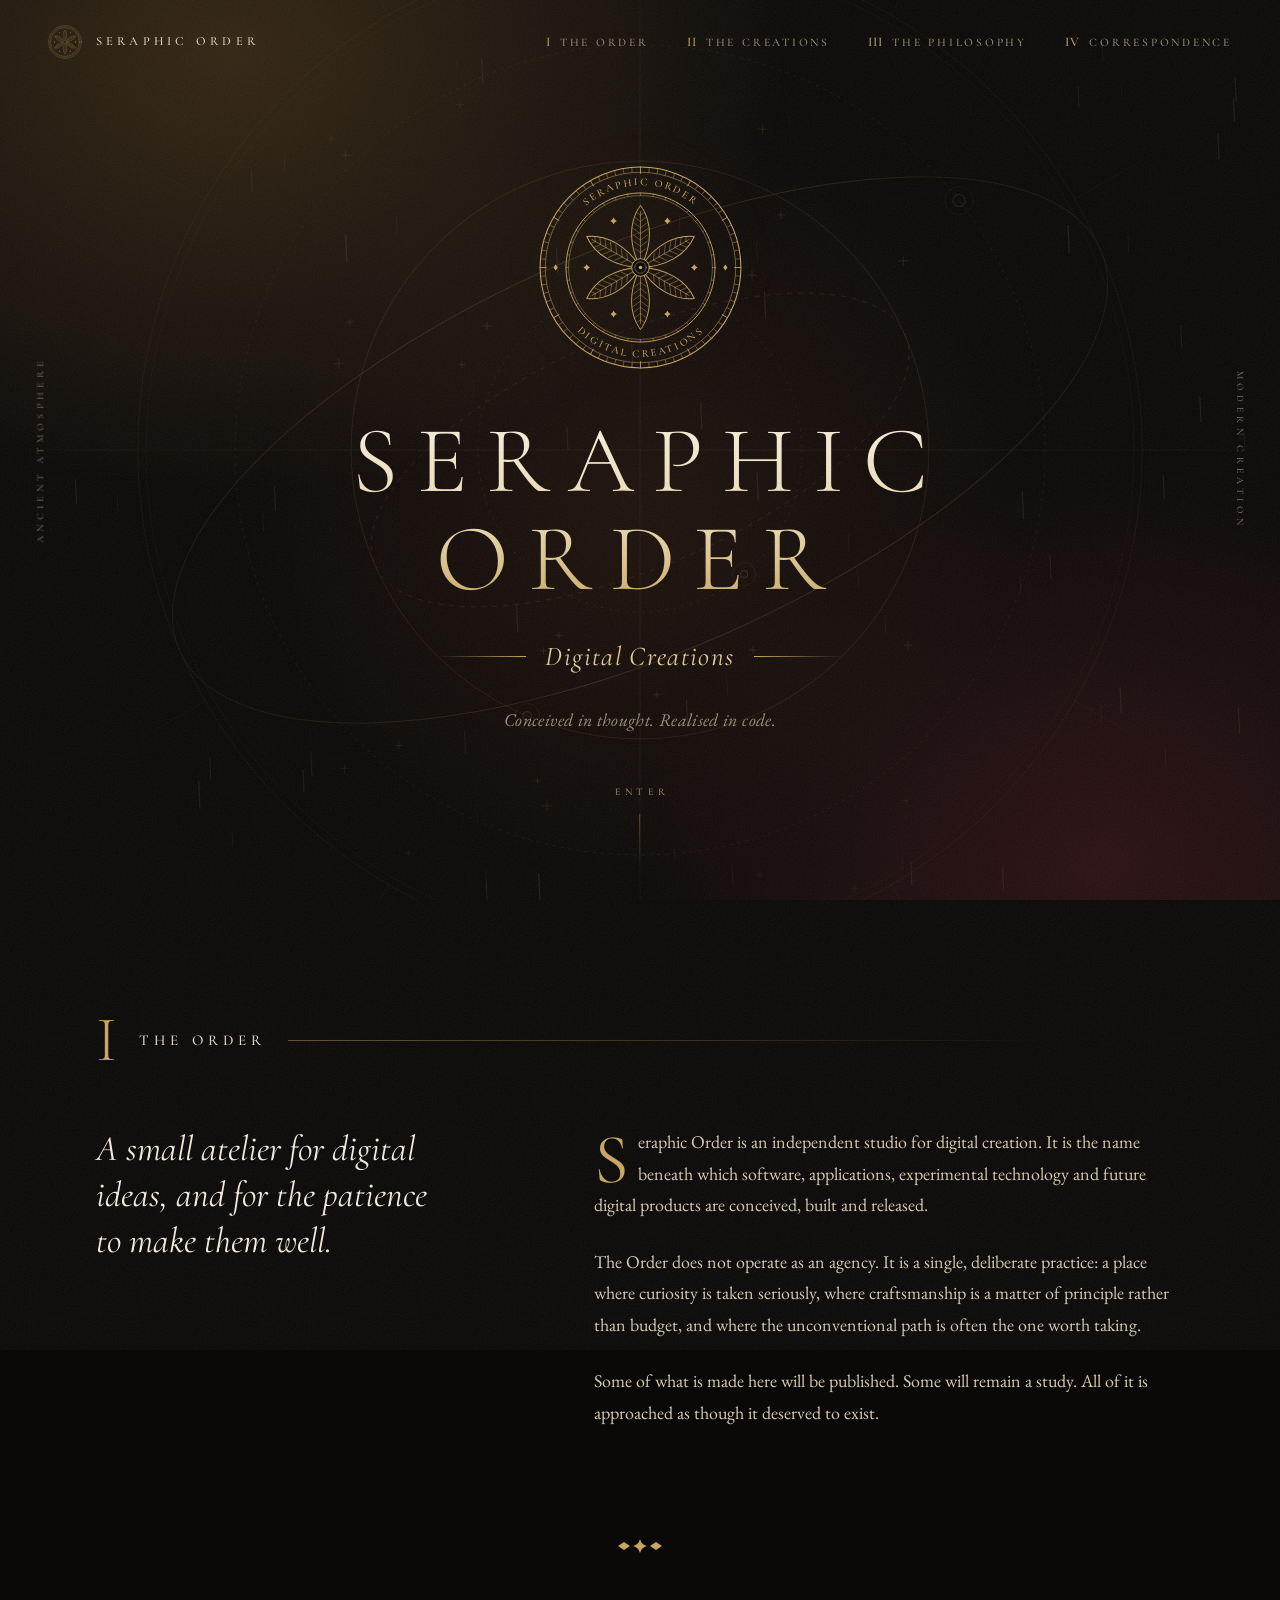
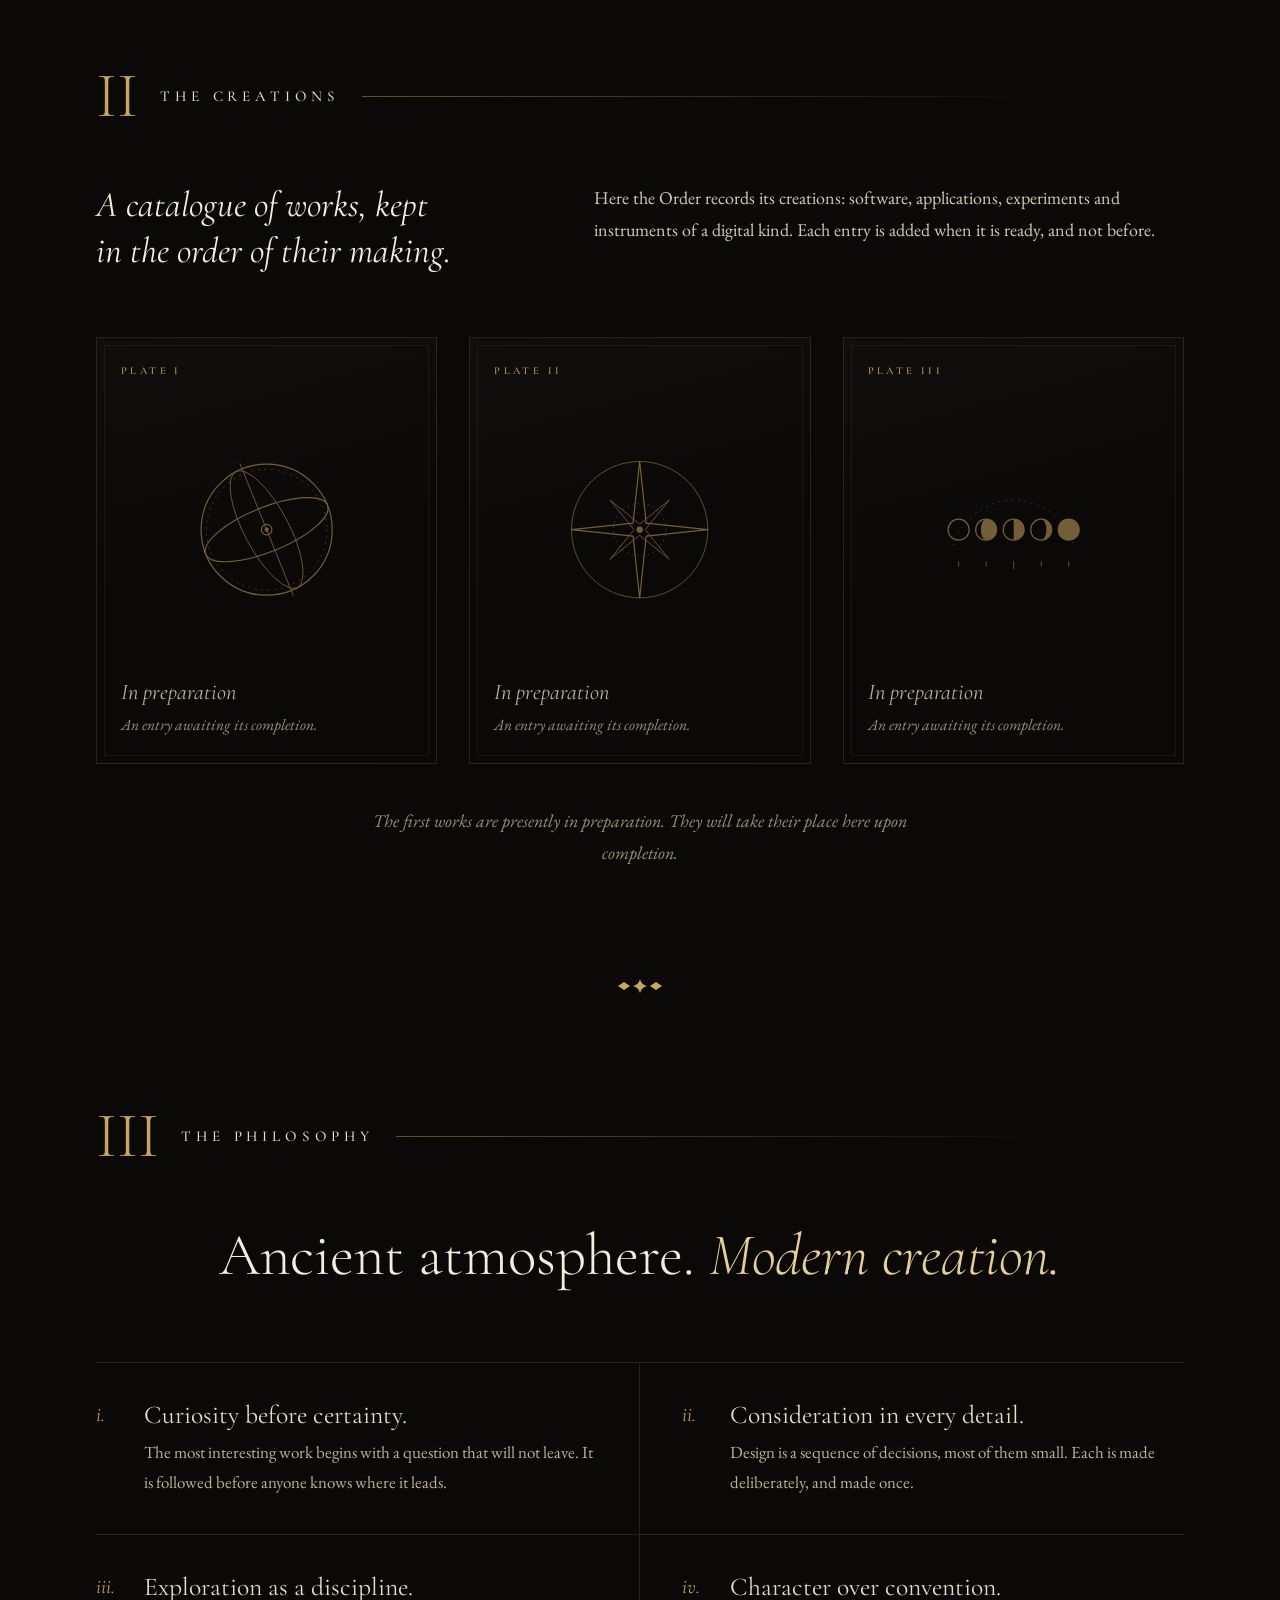
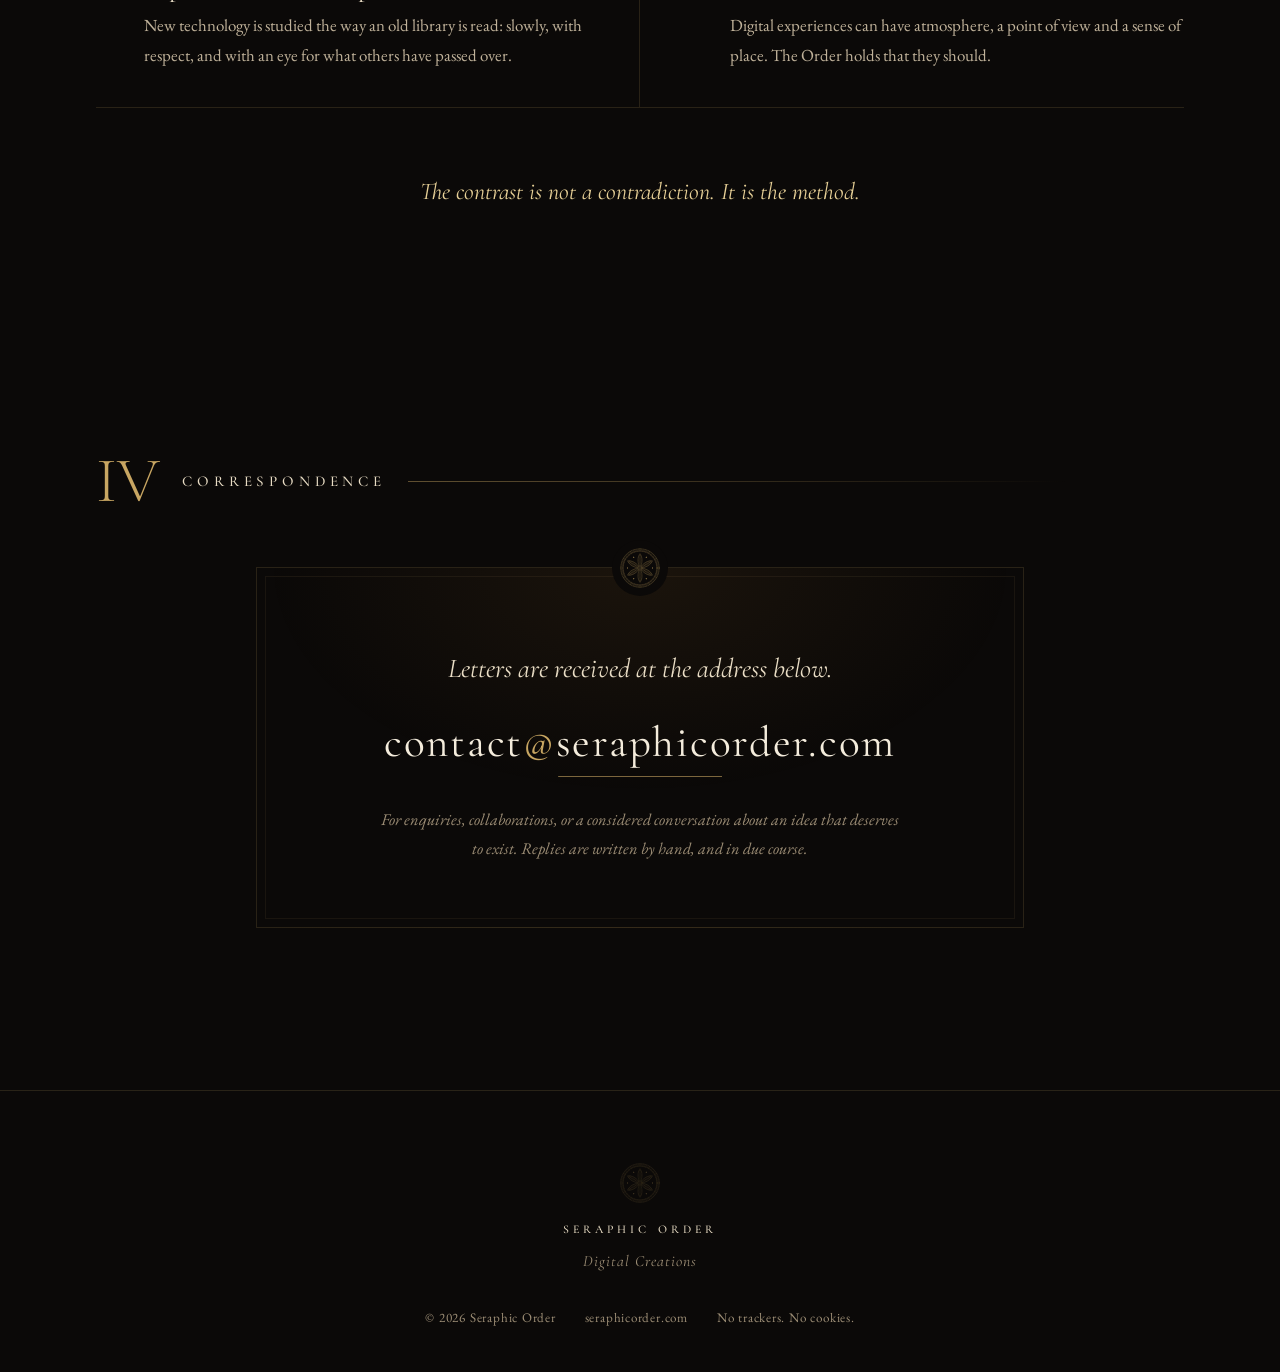
==== index.html @ bd342308 "Seraphic Order — Digital Creations: initial website A hand-built static site for seraphicorder.com: " ====
<!doctype html>
<html lang="en" class="no-js">
<head>
  <meta charset="utf-8">
  <meta name="viewport" content="width=device-width, initial-scale=1">
  <title>Seraphic Order — Digital Creations</title>
  <meta name="description" content="Seraphic Order is an independent atelier for digital ideas, thoughtful software and creations that deserve to exist. Ancient atmosphere. Modern creation.">
  <meta name="author" content="Seraphic Order">
  <meta name="theme-color" content="#0b0908">
  <meta name="color-scheme" content="dark">
  <link rel="canonical" href="https://seraphicorder.com/">

  <link rel="icon" href="favicon.ico" sizes="32x32">
  <link rel="icon" href="favicon.svg" type="image/svg+xml">
  <link rel="apple-touch-icon" href="apple-touch-icon.png">
  <link rel="manifest" href="site.webmanifest">

  <meta property="og:type" content="website">
  <meta property="og:site_name" content="Seraphic Order">
  <meta property="og:title" content="Seraphic Order — Digital Creations">
  <meta property="og:description" content="An independent atelier for digital ideas, thoughtful software and creations that deserve to exist. Ancient atmosphere. Modern creation.">
  <meta property="og:url" content="https://seraphicorder.com/">
  <meta property="og:image" content="https://seraphicorder.com/og.jpg">
  <meta property="og:image:width" content="1200">
  <meta property="og:image:height" content="630">
  <meta property="og:image:alt" content="The seal of Seraphic Order beside the words Seraphic Order, Digital Creations.">
  <meta property="og:locale" content="en_GB">
  <meta name="twitter:card" content="summary_large_image">
  <meta name="twitter:title" content="Seraphic Order — Digital Creations">
  <meta name="twitter:description" content="An independent atelier for digital ideas, thoughtful software and creations that deserve to exist.">
  <meta name="twitter:image" content="https://seraphicorder.com/og.jpg">

  <link rel="preload" href="assets/fonts/CormorantGaramond-Roman.woff2" as="font" type="font/woff2" crossorigin>
  <link rel="preload" href="assets/fonts/CormorantGaramond-Italic.woff2" as="font" type="font/woff2" crossorigin>
  <link rel="preload" href="assets/fonts/EBGaramond-Roman.woff2" as="font" type="font/woff2" crossorigin>
  <link rel="stylesheet" href="styles.css">

  <script type="application/ld+json">
  {
    "@context": "https://schema.org",
    "@type": "Organization",
    "name": "Seraphic Order",
    "alternateName": "Seraphic Order — Digital Creations",
    "url": "https://seraphicorder.com/",
    "email": "contact@seraphicorder.com",
    "logo": "https://seraphicorder.com/apple-touch-icon.png",
    "description": "An independent atelier for digital ideas, thoughtful software and creations that deserve to exist."
  }
  </script>
</head>
<body>
  <a class="skip" href="#main">Skip to content</a>

  <!-- emblem:start -->
  <svg aria-hidden="true" focusable="false" style="position:absolute;width:0;height:0;overflow:hidden">
    <defs>
      <linearGradient id="grad-rule" x1="0" x2="1"><stop offset="0" stop-color="currentColor" stop-opacity="0"/><stop offset=".5" stop-color="currentColor"/><stop offset="1" stop-color="currentColor" stop-opacity="0"/></linearGradient>
    </defs>
    <symbol id="sym-seal" viewBox="0 0 200 200"><g fill="none" stroke="currentColor" stroke-linecap="round" stroke-linejoin="round"><circle cx="100" cy="100" r="97" stroke-width="1"/><circle cx="100" cy="100" r="92" stroke-width="0.5"/><path d="M108.07 7.75L108.4 3.97M116.08 8.81L116.74 5.06M123.97 10.56L124.95 6.88M131.67 12.98L132.97 9.41M139.13 16.08L140.74 12.63M153.11 24.15L155.29 21.03M159.52 29.06L161.96 26.15M165.48 34.52L168.17 31.83M170.94 40.48L173.85 38.04M175.85 46.89L178.97 44.71M183.92 60.87L187.37 59.26M187.02 68.33L190.59 67.03M189.44 76.03L193.12 75.05M191.19 83.92L194.94 83.26M192.25 91.93L196.03 91.6M192.25 108.07L196.03 108.4M191.19 116.08L194.94 116.74M189.44 123.97L193.12 124.95M187.02 131.67L190.59 132.97M183.92 139.13L187.37 140.74M175.85 153.11L178.97 155.29M170.94 159.52L173.85 161.96M165.48 165.48L168.17 168.17M159.52 170.94L161.96 173.85M153.11 175.85L155.29 178.97M139.13 183.92L140.74 187.37M131.67 187.02L132.97 190.59M123.97 189.44L124.95 193.12M116.08 191.19L116.74 194.94M108.07 192.25L108.4 196.03M91.93 192.25L91.6 196.03M83.92 191.19L83.26 194.94M76.03 189.44L75.05 193.12M68.33 187.02L67.03 190.59M60.87 183.92L59.26 187.37M46.89 175.85L44.71 178.97M40.48 170.94L38.04 173.85M34.52 165.48L31.83 168.17M29.06 159.52L26.15 161.96M24.15 153.11L21.03 155.29M16.08 139.13L12.63 140.74M12.98 131.67L9.41 132.97M10.56 123.97L6.88 124.95M8.81 116.08L5.06 116.74M7.75 108.07L3.97 108.4M7.75 91.93L3.97 91.6M8.81 83.92L5.06 83.26M10.56 76.03L6.88 75.05M12.98 68.33L9.41 67.03M16.08 60.87L12.63 59.26M24.15 46.89L21.03 44.71M29.06 40.48L26.15 38.04M34.52 34.52L31.83 31.83M40.48 29.06L38.04 26.15M46.89 24.15L44.71 21.03M60.87 16.08L59.26 12.63M68.33 12.98L67.03 9.41M76.03 10.56L75.05 6.88M83.92 8.81L83.26 5.06M91.93 7.75L91.6 3.97" stroke-width="0.45"/><path d="M100 9L100 3M145.5 21.19L148.5 16M178.81 54.5L184 51.5M191 100L197 100M178.81 145.5L184 148.5M145.5 178.81L148.5 184M100 191L100 197M54.5 178.81L51.5 184M21.19 145.5L16 148.5M9 100L3 100M21.19 54.5L16 51.5M54.5 21.19L51.5 16" stroke-width="0.8"/><path id="so-arc-top" d="M20.5 100A79.5 79.5 0 0 1 179.5 100" fill="none" stroke="none"/><path id="so-arc-bot" d="M13.5 100A86.5 86.5 0 0 0 186.5 100" fill="none" stroke="none"/><text font-family="'Cormorant Garamond', Cormorant, Georgia, serif" font-size="10.2" font-weight="500" letter-spacing="2.2" fill="currentColor" stroke="none"><textPath href="#so-arc-top" startOffset="50%" text-anchor="middle">SERAPHIC ORDER</textPath></text><text font-family="'Cormorant Garamond', Cormorant, Georgia, serif" font-size="10.2" font-weight="500" letter-spacing="2.2" fill="currentColor" stroke="none"><textPath href="#so-arc-bot" startOffset="50%" text-anchor="middle">DIGITAL CREATIONS</textPath></text><path transform="translate(182 100)" d="M0 -3L2 0L0 3L-2 0Z" fill="currentColor" stroke="none"/><path transform="translate(18 100)" d="M0 -3L2 0L0 3L-2 0Z" fill="currentColor" stroke="none"/><circle cx="100" cy="100" r="72" stroke-width="0.9"/><circle cx="100" cy="100" r="69.5" stroke-width="0.45"/><g transform="rotate(0 100 100)"><path d="M100 100C88.5 78.4 88.5 55.6 100 40C111.5 55.6 111.5 78.4 100 100Z" stroke-width="0.9"/><path d="M100 91.6L100 46" stroke-width="0.5"/><path d="M100 85.6L94.83 81.73M100 85.6L105.17 81.73M100 79.6L93.63 74.82M100 79.6L106.37 74.82M100 73.6L92.98 68.33M100 73.6L107.02 68.33M100 67.6L92.92 62.29M100 67.6L107.08 62.29M100 61.6L93.45 56.69M100 61.6L106.55 56.69M100 55.6L94.55 51.51M100 55.6L105.45 51.51M100 49.6L96.17 46.73M100 49.6L103.83 46.73" stroke-width="0.38"/></g><g transform="rotate(60 100 100)"><path d="M100 100C88.5 78.4 88.5 55.6 100 40C111.5 55.6 111.5 78.4 100 100Z" stroke-width="0.9"/><path d="M100 91.6L100 46" stroke-width="0.5"/><path d="M100 85.6L94.83 81.73M100 85.6L105.17 81.73M100 79.6L93.63 74.82M100 79.6L106.37 74.82M100 73.6L92.98 68.33M100 73.6L107.02 68.33M100 67.6L92.92 62.29M100 67.6L107.08 62.29M100 61.6L93.45 56.69M100 61.6L106.55 56.69M100 55.6L94.55 51.51M100 55.6L105.45 51.51M100 49.6L96.17 46.73M100 49.6L103.83 46.73" stroke-width="0.38"/></g><g transform="rotate(120 100 100)"><path d="M100 100C88.5 78.4 88.5 55.6 100 40C111.5 55.6 111.5 78.4 100 100Z" stroke-width="0.9"/><path d="M100 91.6L100 46" stroke-width="0.5"/><path d="M100 85.6L94.83 81.73M100 85.6L105.17 81.73M100 79.6L93.63 74.82M100 79.6L106.37 74.82M100 73.6L92.98 68.33M100 73.6L107.02 68.33M100 67.6L92.92 62.29M100 67.6L107.08 62.29M100 61.6L93.45 56.69M100 61.6L106.55 56.69M100 55.6L94.55 51.51M100 55.6L105.45 51.51M100 49.6L96.17 46.73M100 49.6L103.83 46.73" stroke-width="0.38"/></g><g transform="rotate(180 100 100)"><path d="M100 100C88.5 78.4 88.5 55.6 100 40C111.5 55.6 111.5 78.4 100 100Z" stroke-width="0.9"/><path d="M100 91.6L100 46" stroke-width="0.5"/><path d="M100 85.6L94.83 81.73M100 85.6L105.17 81.73M100 79.6L93.63 74.82M100 79.6L106.37 74.82M100 73.6L92.98 68.33M100 73.6L107.02 68.33M100 67.6L92.92 62.29M100 67.6L107.08 62.29M100 61.6L93.45 56.69M100 61.6L106.55 56.69M100 55.6L94.55 51.51M100 55.6L105.45 51.51M100 49.6L96.17 46.73M100 49.6L103.83 46.73" stroke-width="0.38"/></g><g transform="rotate(240 100 100)"><path d="M100 100C88.5 78.4 88.5 55.6 100 40C111.5 55.6 111.5 78.4 100 100Z" stroke-width="0.9"/><path d="M100 91.6L100 46" stroke-width="0.5"/><path d="M100 85.6L94.83 81.73M100 85.6L105.17 81.73M100 79.6L93.63 74.82M100 79.6L106.37 74.82M100 73.6L92.98 68.33M100 73.6L107.02 68.33M100 67.6L92.92 62.29M100 67.6L107.08 62.29M100 61.6L93.45 56.69M100 61.6L106.55 56.69M100 55.6L94.55 51.51M100 55.6L105.45 51.51M100 49.6L96.17 46.73M100 49.6L103.83 46.73" stroke-width="0.38"/></g><g transform="rotate(300 100 100)"><path d="M100 100C88.5 78.4 88.5 55.6 100 40C111.5 55.6 111.5 78.4 100 100Z" stroke-width="0.9"/><path d="M100 91.6L100 46" stroke-width="0.5"/><path d="M100 85.6L94.83 81.73M100 85.6L105.17 81.73M100 79.6L93.63 74.82M100 79.6L106.37 74.82M100 73.6L92.98 68.33M100 73.6L107.02 68.33M100 67.6L92.92 62.29M100 67.6L107.08 62.29M100 61.6L93.45 56.69M100 61.6L106.55 56.69M100 55.6L94.55 51.51M100 55.6L105.45 51.51M100 49.6L96.17 46.73M100 49.6L103.83 46.73" stroke-width="0.38"/></g><path d="M126 51.77Q126.9 54.07 129.2 54.97Q126.9 55.86 126 58.17Q125.1 55.86 122.8 54.97Q125.1 54.07 126 51.77Z" fill="currentColor" stroke="none"/><path d="M152 96.8Q152.9 99.1 155.2 100Q152.9 100.9 152 103.2Q151.1 100.9 148.8 100Q151.1 99.1 152 96.8Z" fill="currentColor" stroke="none"/><path d="M126 141.83Q126.9 144.14 129.2 145.03Q126.9 145.93 126 148.23Q125.1 145.93 122.8 145.03Q125.1 144.14 126 141.83Z" fill="currentColor" stroke="none"/><path d="M74 141.83Q74.9 144.14 77.2 145.03Q74.9 145.93 74 148.23Q73.1 145.93 70.8 145.03Q73.1 144.14 74 141.83Z" fill="currentColor" stroke="none"/><path d="M48 96.8Q48.9 99.1 51.2 100Q48.9 100.9 48 103.2Q47.1 100.9 44.8 100Q47.1 99.1 48 96.8Z" fill="currentColor" stroke="none"/><path d="M74 51.77Q74.9 54.07 77.2 54.97Q74.9 55.86 74 58.17Q73.1 55.86 70.8 54.97Q73.1 54.07 74 51.77Z" fill="currentColor" stroke="none"/><path d="M100 30.5L100 28M112.07 31.56L112.5 29.09M123.77 34.69L124.63 32.34M134.75 39.81L136 37.65M144.67 46.76L146.28 44.84M153.24 55.33L155.16 53.72M160.19 65.25L162.35 64M165.31 76.23L167.66 75.37M168.44 87.93L170.91 87.5M169.5 100L172 100M168.44 112.07L170.91 112.5M165.31 123.77L167.66 124.63M160.19 134.75L162.35 136M153.24 144.67L155.16 146.28M144.67 153.24L146.28 155.16M134.75 160.19L136 162.35M123.77 165.31L124.63 167.66M112.07 168.44L112.5 170.91M100 169.5L100 172M87.93 168.44L87.5 170.91M76.23 165.31L75.37 167.66M65.25 160.19L64 162.35M55.33 153.24L53.72 155.16M46.76 144.67L44.84 146.28M39.81 134.75L37.65 136M34.69 123.77L32.34 124.63M31.56 112.07L29.09 112.5M30.5 100L28 100M31.56 87.93L29.09 87.5M34.69 76.23L32.34 75.37M39.81 65.25L37.65 64M46.76 55.33L44.84 53.72M55.33 46.76L53.72 44.84M65.25 39.81L64 37.65M76.23 34.69L75.37 32.34M87.93 31.56L87.5 29.09" stroke-width="0.4"/><circle cx="100" cy="100" r="8.5" fill="var(--emblem-bg, #0b0908)" stroke-width="0.9"/><circle cx="100" cy="100" r="5.5" stroke-width="0.45"/><circle cx="100" cy="100" r="1.7" fill="currentColor" stroke="none"/></g></symbol>
    <symbol id="sym-mark" viewBox="0 0 200 200"><g fill="none" stroke="currentColor" stroke-linecap="round" stroke-linejoin="round"><circle cx="100" cy="100" r="97" stroke-width="1"/><circle cx="100" cy="100" r="92" stroke-width="0.5"/><path d="M108.07 7.75L108.4 3.97M116.08 8.81L116.74 5.06M123.97 10.56L124.95 6.88M131.67 12.98L132.97 9.41M139.13 16.08L140.74 12.63M153.11 24.15L155.29 21.03M159.52 29.06L161.96 26.15M165.48 34.52L168.17 31.83M170.94 40.48L173.85 38.04M175.85 46.89L178.97 44.71M183.92 60.87L187.37 59.26M187.02 68.33L190.59 67.03M189.44 76.03L193.12 75.05M191.19 83.92L194.94 83.26M192.25 91.93L196.03 91.6M192.25 108.07L196.03 108.4M191.19 116.08L194.94 116.74M189.44 123.97L193.12 124.95M187.02 131.67L190.59 132.97M183.92 139.13L187.37 140.74M175.85 153.11L178.97 155.29M170.94 159.52L173.85 161.96M165.48 165.48L168.17 168.17M159.52 170.94L161.96 173.85M153.11 175.85L155.29 178.97M139.13 183.92L140.74 187.37M131.67 187.02L132.97 190.59M123.97 189.44L124.95 193.12M116.08 191.19L116.74 194.94M108.07 192.25L108.4 196.03M91.93 192.25L91.6 196.03M83.92 191.19L83.26 194.94M76.03 189.44L75.05 193.12M68.33 187.02L67.03 190.59M60.87 183.92L59.26 187.37M46.89 175.85L44.71 178.97M40.48 170.94L38.04 173.85M34.52 165.48L31.83 168.17M29.06 159.52L26.15 161.96M24.15 153.11L21.03 155.29M16.08 139.13L12.63 140.74M12.98 131.67L9.41 132.97M10.56 123.97L6.88 124.95M8.81 116.08L5.06 116.74M7.75 108.07L3.97 108.4M7.75 91.93L3.97 91.6M8.81 83.92L5.06 83.26M10.56 76.03L6.88 75.05M12.98 68.33L9.41 67.03M16.08 60.87L12.63 59.26M24.15 46.89L21.03 44.71M29.06 40.48L26.15 38.04M34.52 34.52L31.83 31.83M40.48 29.06L38.04 26.15M46.89 24.15L44.71 21.03M60.87 16.08L59.26 12.63M68.33 12.98L67.03 9.41M76.03 10.56L75.05 6.88M83.92 8.81L83.26 5.06M91.93 7.75L91.6 3.97" stroke-width="0.45"/><path d="M100 9L100 3M145.5 21.19L148.5 16M178.81 54.5L184 51.5M191 100L197 100M178.81 145.5L184 148.5M145.5 178.81L148.5 184M100 191L100 197M54.5 178.81L51.5 184M21.19 145.5L16 148.5M9 100L3 100M21.19 54.5L16 51.5M54.5 21.19L51.5 16" stroke-width="0.8"/><g transform="translate(100 100) scale(1.2) translate(-100 -100)"><circle cx="100" cy="100" r="72" stroke-width="0.9"/><circle cx="100" cy="100" r="69.5" stroke-width="0.45"/><g transform="rotate(0 100 100)"><path d="M100 100C88.5 78.4 88.5 55.6 100 40C111.5 55.6 111.5 78.4 100 100Z" stroke-width="0.9"/><path d="M100 91.6L100 46" stroke-width="0.5"/><path d="M100 85.6L94.83 81.73M100 85.6L105.17 81.73M100 79.6L93.63 74.82M100 79.6L106.37 74.82M100 73.6L92.98 68.33M100 73.6L107.02 68.33M100 67.6L92.92 62.29M100 67.6L107.08 62.29M100 61.6L93.45 56.69M100 61.6L106.55 56.69M100 55.6L94.55 51.51M100 55.6L105.45 51.51M100 49.6L96.17 46.73M100 49.6L103.83 46.73" stroke-width="0.38"/></g><g transform="rotate(60 100 100)"><path d="M100 100C88.5 78.4 88.5 55.6 100 40C111.5 55.6 111.5 78.4 100 100Z" stroke-width="0.9"/><path d="M100 91.6L100 46" stroke-width="0.5"/><path d="M100 85.6L94.83 81.73M100 85.6L105.17 81.73M100 79.6L93.63 74.82M100 79.6L106.37 74.82M100 73.6L92.98 68.33M100 73.6L107.02 68.33M100 67.6L92.92 62.29M100 67.6L107.08 62.29M100 61.6L93.45 56.69M100 61.6L106.55 56.69M100 55.6L94.55 51.51M100 55.6L105.45 51.51M100 49.6L96.17 46.73M100 49.6L103.83 46.73" stroke-width="0.38"/></g><g transform="rotate(120 100 100)"><path d="M100 100C88.5 78.4 88.5 55.6 100 40C111.5 55.6 111.5 78.4 100 100Z" stroke-width="0.9"/><path d="M100 91.6L100 46" stroke-width="0.5"/><path d="M100 85.6L94.83 81.73M100 85.6L105.17 81.73M100 79.6L93.63 74.82M100 79.6L106.37 74.82M100 73.6L92.98 68.33M100 73.6L107.02 68.33M100 67.6L92.92 62.29M100 67.6L107.08 62.29M100 61.6L93.45 56.69M100 61.6L106.55 56.69M100 55.6L94.55 51.51M100 55.6L105.45 51.51M100 49.6L96.17 46.73M100 49.6L103.83 46.73" stroke-width="0.38"/></g><g transform="rotate(180 100 100)"><path d="M100 100C88.5 78.4 88.5 55.6 100 40C111.5 55.6 111.5 78.4 100 100Z" stroke-width="0.9"/><path d="M100 91.6L100 46" stroke-width="0.5"/><path d="M100 85.6L94.83 81.73M100 85.6L105.17 81.73M100 79.6L93.63 74.82M100 79.6L106.37 74.82M100 73.6L92.98 68.33M100 73.6L107.02 68.33M100 67.6L92.92 62.29M100 67.6L107.08 62.29M100 61.6L93.45 56.69M100 61.6L106.55 56.69M100 55.6L94.55 51.51M100 55.6L105.45 51.51M100 49.6L96.17 46.73M100 49.6L103.83 46.73" stroke-width="0.38"/></g><g transform="rotate(240 100 100)"><path d="M100 100C88.5 78.4 88.5 55.6 100 40C111.5 55.6 111.5 78.4 100 100Z" stroke-width="0.9"/><path d="M100 91.6L100 46" stroke-width="0.5"/><path d="M100 85.6L94.83 81.73M100 85.6L105.17 81.73M100 79.6L93.63 74.82M100 79.6L106.37 74.82M100 73.6L92.98 68.33M100 73.6L107.02 68.33M100 67.6L92.92 62.29M100 67.6L107.08 62.29M100 61.6L93.45 56.69M100 61.6L106.55 56.69M100 55.6L94.55 51.51M100 55.6L105.45 51.51M100 49.6L96.17 46.73M100 49.6L103.83 46.73" stroke-width="0.38"/></g><g transform="rotate(300 100 100)"><path d="M100 100C88.5 78.4 88.5 55.6 100 40C111.5 55.6 111.5 78.4 100 100Z" stroke-width="0.9"/><path d="M100 91.6L100 46" stroke-width="0.5"/><path d="M100 85.6L94.83 81.73M100 85.6L105.17 81.73M100 79.6L93.63 74.82M100 79.6L106.37 74.82M100 73.6L92.98 68.33M100 73.6L107.02 68.33M100 67.6L92.92 62.29M100 67.6L107.08 62.29M100 61.6L93.45 56.69M100 61.6L106.55 56.69M100 55.6L94.55 51.51M100 55.6L105.45 51.51M100 49.6L96.17 46.73M100 49.6L103.83 46.73" stroke-width="0.38"/></g><path d="M126 51.77Q126.9 54.07 129.2 54.97Q126.9 55.86 126 58.17Q125.1 55.86 122.8 54.97Q125.1 54.07 126 51.77Z" fill="currentColor" stroke="none"/><path d="M152 96.8Q152.9 99.1 155.2 100Q152.9 100.9 152 103.2Q151.1 100.9 148.8 100Q151.1 99.1 152 96.8Z" fill="currentColor" stroke="none"/><path d="M126 141.83Q126.9 144.14 129.2 145.03Q126.9 145.93 126 148.23Q125.1 145.93 122.8 145.03Q125.1 144.14 126 141.83Z" fill="currentColor" stroke="none"/><path d="M74 141.83Q74.9 144.14 77.2 145.03Q74.9 145.93 74 148.23Q73.1 145.93 70.8 145.03Q73.1 144.14 74 141.83Z" fill="currentColor" stroke="none"/><path d="M48 96.8Q48.9 99.1 51.2 100Q48.9 100.9 48 103.2Q47.1 100.9 44.8 100Q47.1 99.1 48 96.8Z" fill="currentColor" stroke="none"/><path d="M74 51.77Q74.9 54.07 77.2 54.97Q74.9 55.86 74 58.17Q73.1 55.86 70.8 54.97Q73.1 54.07 74 51.77Z" fill="currentColor" stroke="none"/><path d="M100 30.5L100 28M112.07 31.56L112.5 29.09M123.77 34.69L124.63 32.34M134.75 39.81L136 37.65M144.67 46.76L146.28 44.84M153.24 55.33L155.16 53.72M160.19 65.25L162.35 64M165.31 76.23L167.66 75.37M168.44 87.93L170.91 87.5M169.5 100L172 100M168.44 112.07L170.91 112.5M165.31 123.77L167.66 124.63M160.19 134.75L162.35 136M153.24 144.67L155.16 146.28M144.67 153.24L146.28 155.16M134.75 160.19L136 162.35M123.77 165.31L124.63 167.66M112.07 168.44L112.5 170.91M100 169.5L100 172M87.93 168.44L87.5 170.91M76.23 165.31L75.37 167.66M65.25 160.19L64 162.35M55.33 153.24L53.72 155.16M46.76 144.67L44.84 146.28M39.81 134.75L37.65 136M34.69 123.77L32.34 124.63M31.56 112.07L29.09 112.5M30.5 100L28 100M31.56 87.93L29.09 87.5M34.69 76.23L32.34 75.37M39.81 65.25L37.65 64M46.76 55.33L44.84 53.72M55.33 46.76L53.72 44.84M65.25 39.81L64 37.65M76.23 34.69L75.37 32.34M87.93 31.56L87.5 29.09" stroke-width="0.4"/><circle cx="100" cy="100" r="8.5" fill="var(--emblem-bg, #0b0908)" stroke-width="0.9"/><circle cx="100" cy="100" r="5.5" stroke-width="0.45"/><circle cx="100" cy="100" r="1.7" fill="currentColor" stroke="none"/></g></g></symbol>
  </svg>
  <!-- emblem:end -->

  <div class="grain" aria-hidden="true"></div>

  <header class="site-head" id="top">
    <a class="brand" href="#top" aria-label="Seraphic Order — return to the beginning">
      <svg class="brand__mark" aria-hidden="true" focusable="false"><use href="#sym-mark"/></svg>
      <span class="brand__name">Seraphic Order</span>
    </a>
    <nav class="site-nav" aria-label="Sections">
      <ol>
        <li><a href="#order"><span class="n" aria-hidden="true">I</span><span class="t">The Order</span></a></li>
        <li><a href="#creations"><span class="n" aria-hidden="true">II</span><span class="t">The Creations</span></a></li>
        <li><a href="#philosophy"><span class="n" aria-hidden="true">III</span><span class="t">The Philosophy</span></a></li>
        <li><a href="#correspondence"><span class="n" aria-hidden="true">IV</span><span class="t">Correspondence</span></a></li>
      </ol>
    </nav>
  </header>

  <main id="main">

    <!-- ============================================================ HERO -->
    <section class="hero" aria-labelledby="hero-title">
      <div class="hero__lamp" aria-hidden="true"></div>
      <div class="hero__celestial" aria-hidden="true">
        <img src="assets/img/celestial.svg" alt="" width="1000" height="1000" decoding="async">
      </div>
      <canvas class="hero__rain" aria-hidden="true"></canvas>

      <div class="hero__inner">
        <svg class="hero__seal" role="img" aria-label="The seal of Seraphic Order: six feathered wings within a ring of engraved tick marks." focusable="false"><use href="#sym-seal"/></svg>
        <h1 class="hero__title" id="hero-title"><span>Seraphic</span> <span>Order</span></h1>
        <p class="hero__sub">Digital Creations</p>
        <p class="hero__tag">Conceived in thought. Realised in code.</p>
      </div>

      <a class="hero__cue" href="#order"><span>Enter</span><i aria-hidden="true"></i></a>
      <p class="hero__margin hero__margin--l" aria-hidden="true">Ancient atmosphere</p>
      <p class="hero__margin hero__margin--r" aria-hidden="true">Modern creation</p>
    </section>

    <!-- ============================================================ I. THE ORDER -->
    <section class="chapter" id="order" aria-labelledby="order-title">
      <header class="chapter__head reveal">
        <span class="chapter__num" aria-hidden="true">I</span>
        <h2 class="chapter__title" id="order-title">The Order</h2>
        <span class="chapter__rule" aria-hidden="true"></span>
      </header>
      <div class="chapter__body">
        <p class="lede reveal">A small atelier for digital ideas, and for the patience to make them well.</p>
        <div class="prose prose--initial reveal" style="--i:1">
          <p>Seraphic Order is an independent studio for digital creation. It is the name beneath which software, applications, experimental technology and future digital products are conceived, built and released.</p>
          <p>The Order does not operate as an agency. It is a single, deliberate practice: a place where curiosity is taken seriously, where craftsmanship is a matter of principle rather than budget, and where the unconventional path is often the one worth taking.</p>
          <p>Some of what is made here will be published. Some will remain a study. All of it is approached as though it deserved to exist.</p>
        </div>
      </div>
    </section>

    <div class="ornament reveal" aria-hidden="true">
      <svg viewBox="0 0 260 20" focusable="false"><g fill="none" stroke="currentColor" stroke-width="1"><path d="M0 10H102" stroke="url(#grad-rule)"/><path d="M158 10H260" stroke="url(#grad-rule)"/></g><g fill="currentColor"><path d="M108 10l6-4 6 4-6 4z"/><path d="M140 10l6-4 6 4-6 4z"/><path d="M130 3q1.3 5.7 7 7-5.7 1.3-7 7-1.3-5.7-7-7 5.7-1.3 7-7z"/></g></svg>
    </div>

    <!-- ============================================================ II. THE CREATIONS -->
    <section class="chapter" id="creations" aria-labelledby="creations-title">
      <header class="chapter__head reveal">
        <span class="chapter__num" aria-hidden="true">II</span>
        <h2 class="chapter__title" id="creations-title">The Creations</h2>
        <span class="chapter__rule" aria-hidden="true"></span>
      </header>
      <div class="chapter__body chapter__body--intro">
        <p class="lede reveal">A catalogue of works, kept in the order of their making.</p>
        <div class="prose reveal" style="--i:1">
          <p>Here the Order records its creations: software, applications, experiments and instruments of a digital kind. Each entry is added when it is ready, and not before.</p>
        </div>
      </div>

      <!--
        Adding a creation
        -----------------
        Replace one of the pending plates below (or add a new <li>) with:

        <li class="plate" data-state="published">
          <a class="plate__link" href="https://example.com">
            <span class="plate__num">Plate I</span>
            <div class="plate__figure" aria-hidden="true"> …an SVG or <img> for the work… </div>
            <h3 class="plate__title">Name of the work</h3>
            <p class="plate__desc">One quiet sentence about it.</p>
          </a>
        </li>

        Keep the roman numerals in order of making. The layout handles 1–3 per row.
      -->
      <ol class="plates" aria-label="Catalogue of creations">
        <li class="plate reveal" data-state="pending">
          <span class="plate__num">Plate I</span>
          <div class="plate__figure" aria-hidden="true">
            <svg viewBox="0 0 120 120" focusable="false"><g fill="none" stroke="currentColor" stroke-width=".9" stroke-linecap="round"><circle cx="60" cy="60" r="50"/><circle cx="60" cy="60" r="46" stroke-width=".4" stroke-dasharray="1 4"/><ellipse cx="60" cy="60" rx="50" ry="17" transform="rotate(-22 60 60)"/><ellipse cx="60" cy="60" rx="50" ry="17" transform="rotate(62 60 60)" stroke-width=".6"/><path d="M60 6v108" transform="rotate(-22 60 60)" stroke-width=".6"/><circle cx="60" cy="60" r="4"/><circle cx="60" cy="60" r="1.2" fill="currentColor"/></g></svg>
          </div>
          <h3 class="plate__title">In preparation</h3>
          <p class="plate__desc">An entry awaiting its completion.</p>
        </li>
        <li class="plate reveal" data-state="pending" style="--i:1">
          <span class="plate__num">Plate II</span>
          <div class="plate__figure" aria-hidden="true">
            <svg viewBox="0 0 120 120" focusable="false"><g fill="none" stroke="currentColor" stroke-width=".9" stroke-linejoin="round"><circle cx="60" cy="60" r="52" stroke-width=".6"/><circle cx="60" cy="60" r="20" stroke-width=".5" stroke-dasharray="1 3"/><path d="M60 8l5 47 47 5-47 5-5 47-5-47-47-5 47-5z"/><path d="M60 28l3 29 29 3-29 3-3 29-3-29-29-3 29-3z" transform="rotate(45 60 60)" stroke-width=".6"/><circle cx="60" cy="60" r="2.4" fill="currentColor" stroke="none"/></g></svg>
          </div>
          <h3 class="plate__title">In preparation</h3>
          <p class="plate__desc">An entry awaiting its completion.</p>
        </li>
        <li class="plate reveal" data-state="pending" style="--i:2">
          <span class="plate__num">Plate III</span>
          <div class="plate__figure" aria-hidden="true">
            <svg viewBox="0 0 120 120" focusable="false"><g fill="none" stroke="currentColor" stroke-width=".9"><path d="M14 72a48 48 0 0 1 92 0" stroke-width=".5" stroke-dasharray="1 4"/><circle cx="18" cy="60" r="8"/><circle cx="39" cy="60" r="8"/><path d="M39 52a8 8 0 0 1 0 16a4 8 0 0 1 0-16z" fill="currentColor" stroke="none"/><circle cx="60" cy="60" r="8"/><path d="M60 52a8 8 0 0 1 0 16z" fill="currentColor" stroke="none"/><circle cx="81" cy="60" r="8"/><path d="M81 52a8 8 0 0 1 0 16a4 8 0 0 0 0-16z" fill="currentColor" stroke="none"/><circle cx="102" cy="60" r="8" fill="currentColor"/><path d="M18 84v4M39 84v4M60 84v6M81 84v4M102 84v4" stroke-width=".6"/></g></svg>
          </div>
          <h3 class="plate__title">In preparation</h3>
          <p class="plate__desc">An entry awaiting its completion.</p>
        </li>
      </ol>
      <p class="plates__note reveal">The first works are presently in preparation. They will take their place here upon completion.</p>
    </section>

    <div class="ornament reveal" aria-hidden="true">
      <svg viewBox="0 0 260 20" focusable="false"><g fill="none" stroke="currentColor" stroke-width="1"><path d="M0 10H102" stroke="url(#grad-rule)"/><path d="M158 10H260" stroke="url(#grad-rule)"/></g><g fill="currentColor"><path d="M108 10l6-4 6 4-6 4z"/><path d="M140 10l6-4 6 4-6 4z"/><path d="M130 3q1.3 5.7 7 7-5.7 1.3-7 7-1.3-5.7-7-7 5.7-1.3 7-7z"/></g></svg>
    </div>

    <!-- ============================================================ III. THE PHILOSOPHY -->
    <section class="chapter chapter--philosophy" id="philosophy" aria-labelledby="philosophy-title">
      <header class="chapter__head reveal">
        <span class="chapter__num" aria-hidden="true">III</span>
        <h2 class="chapter__title" id="philosophy-title">The Philosophy</h2>
        <span class="chapter__rule" aria-hidden="true"></span>
      </header>

      <p class="motto reveal"><span>Ancient atmosphere.</span> <span>Modern creation.</span></p>

      <ol class="tenets">
        <li class="tenet reveal">
          <span class="tenet__num" aria-hidden="true">i.</span>
          <div>
            <h3>Curiosity before certainty.</h3>
            <p>The most interesting work begins with a question that will not leave. It is followed before anyone knows where it leads.</p>
          </div>
        </li>
        <li class="tenet reveal" style="--i:1">
          <span class="tenet__num" aria-hidden="true">ii.</span>
          <div>
            <h3>Consideration in every detail.</h3>
            <p>Design is a sequence of decisions, most of them small. Each is made deliberately, and made once.</p>
          </div>
        </li>
        <li class="tenet reveal" style="--i:2">
          <span class="tenet__num" aria-hidden="true">iii.</span>
          <div>
            <h3>Exploration as a discipline.</h3>
            <p>New technology is studied the way an old library is read: slowly, with respect, and with an eye for what others have passed over.</p>
          </div>
        </li>
        <li class="tenet reveal" style="--i:3">
          <span class="tenet__num" aria-hidden="true">iv.</span>
          <div>
            <h3>Character over convention.</h3>
            <p>Digital experiences can have atmosphere, a point of view and a sense of place. The Order holds that they should.</p>
          </div>
        </li>
      </ol>

      <p class="coda reveal">The contrast is not a contradiction. It is the method.</p>
    </section>

    <div class="ornament reveal" aria-hidden="true">
      <svg viewBox="0 0 260 20" focusable="false"><g fill="none" stroke="currentColor" stroke-width="1"><path d="M0 10H102" stroke="url(#grad-rule)"/><path d="M158 10H260" stroke="url(#grad-rule)"/></g><g fill="currentColor"><path d="M108 10l6-4 6 4-6 4z"/><path d="M140 10l6-4 6 4-6 4z"/><path d="M130 3q1.3 5.7 7 7-5.7 1.3-7 7-1.3-5.7-7-7 5.7-1.3 7-7z"/></g></svg>
    </div>

    <!-- ============================================================ IV. CORRESPONDENCE -->
    <section class="chapter" id="correspondence" aria-labelledby="correspondence-title">
      <header class="chapter__head reveal">
        <span class="chapter__num" aria-hidden="true">IV</span>
        <h2 class="chapter__title" id="correspondence-title">Correspondence</h2>
        <span class="chapter__rule" aria-hidden="true"></span>
      </header>

      <div class="letter reveal">
        <svg class="letter__seal" aria-hidden="true" focusable="false"><use href="#sym-mark"/></svg>
        <p class="letter__lede">Letters are received at the address below.</p>
        <a class="letter__address" href="mailto:contact@seraphicorder.com">contact<span aria-hidden="true">@</span><span class="sr-only">at</span>seraphicorder.com</a>
        <p class="letter__note">For enquiries, collaborations, or a considered conversation about an idea that deserves to exist. Replies are written by hand, and in due course.</p>
      </div>
    </section>

  </main>

  <footer class="site-foot">
    <svg class="site-foot__mark" aria-hidden="true" focusable="false"><use href="#sym-mark"/></svg>
    <p class="site-foot__name">Seraphic Order <span>Digital Creations</span></p>
    <p class="site-foot__meta">
      <span>&copy; <span id="year">2026</span> Seraphic Order</span>
      <span><a href="https://seraphicorder.com/">seraphicorder.com</a></span>
      <span>No trackers. No cookies.</span>
    </p>
  </footer>

  <script src="main.js" defer></script>
</body>
</html>
---- styles.css ----
/* ==========================================================================
   SERAPHIC ORDER — Digital Creations
   Ancient atmosphere. Modern creation.
   ========================================================================== */

/* ---------- Type ------------------------------------------------------- */
@font-face {
  font-family: "Cormorant Garamond";
  src: url("assets/fonts/CormorantGaramond-Roman.woff2") format("woff2");
  font-weight: 300 700;
  font-style: normal;
  font-display: swap;
}
@font-face {
  font-family: "Cormorant Garamond";
  src: url("assets/fonts/CormorantGaramond-Italic.woff2") format("woff2");
  font-weight: 300 700;
  font-style: italic;
  font-display: swap;
}
@font-face {
  font-family: "EB Garamond";
  src: url("assets/fonts/EBGaramond-Roman.woff2") format("woff2");
  font-weight: 400 800;
  font-style: normal;
  font-display: swap;
}
@font-face {
  font-family: "EB Garamond";
  src: url("assets/fonts/EBGaramond-Italic.woff2") format("woff2");
  font-weight: 400 800;
  font-style: italic;
  font-display: swap;
}

/* ---------- Tokens ----------------------------------------------------- */
:root {
  --ink-0: #0b0908;
  --ink-1: #110d0b;
  --ink-2: #19130f;
  --mahogany: #3a2017;
  --burgundy: #4a1b22;
  --gold: #c8a662;
  --gold-bright: #e6cf96;
  --gold-dim: rgba(200, 166, 98, 0.45);
  --brass: #9c7a3f;
  --ivory: #f4ecdc;
  --parchment: #e9ddc5;
  --text: #d6cab2;
  --text-soft: #bfb199;
  --muted: #9c8d75;
  --line: rgba(200, 166, 98, 0.16);
  --line-faint: rgba(200, 166, 98, 0.08);

  --font-display: "Cormorant Garamond", "Cormorant", Garamond, "Times New Roman", serif;
  --font-body: "EB Garamond", Garamond, "Times New Roman", serif;

  --ease: cubic-bezier(0.22, 0.61, 0.36, 1);
  --gutter: clamp(1.25rem, 5vw, 3rem);
  --measure: 38em;

  --emblem-bg: var(--ink-0);
  color-scheme: dark;
}

/* ---------- Base ------------------------------------------------------- */
*, *::before, *::after { box-sizing: border-box; }

html {
  scroll-behavior: smooth;
  scroll-padding-top: 5.5rem;
  -webkit-text-size-adjust: 100%;
  background: var(--ink-0);
}

body {
  margin: 0;
  min-height: 100svh;
  background: var(--ink-0);
  color: var(--text);
  font: 400 1.125rem/1.75 var(--font-body);
  -webkit-font-smoothing: antialiased;
  -moz-osx-font-smoothing: grayscale;
  text-rendering: optimizeLegibility;
  overflow-x: hidden;
  position: relative;
}

/* ambient pools of lamplight and burgundy, behind everything */
body::before {
  content: "";
  position: fixed;
  inset: 0;
  z-index: -1;
  pointer-events: none;
  background:
    radial-gradient(90vmax 70vmax at 8% 0%, rgba(205, 140, 58, 0.10), transparent 60%),
    radial-gradient(70vmax 60vmax at 100% 100%, rgba(92, 26, 36, 0.28), transparent 65%),
    linear-gradient(180deg, var(--ink-0), var(--ink-1));
}

/* film grain */
.grain {
  position: fixed;
  inset: -50%;
  z-index: 60;
  pointer-events: none;
  opacity: 0.075;
  background-image: url("data:image/svg+xml;utf8,<svg xmlns='http://www.w3.org/2000/svg' width='280' height='280'><filter id='n'><feTurbulence type='fractalNoise' baseFrequency='0.85' numOctaves='2' stitchTiles='stitch'/><feColorMatrix type='saturate' values='0'/></filter><rect width='100%25' height='100%25' filter='url(%23n)'/></svg>");
  background-size: 280px 280px;
}

::selection { background: rgba(200, 166, 98, 0.28); color: var(--ivory); }

a { color: var(--gold-bright); text-decoration-thickness: 1px; text-underline-offset: 0.18em; }
a:focus-visible, button:focus-visible {
  outline: 1px solid var(--gold);
  outline-offset: 4px;
}

img, svg { display: block; max-width: 100%; }

.sr-only {
  position: absolute !important;
  width: 1px; height: 1px;
  padding: 0; margin: -1px;
  overflow: hidden; clip: rect(0 0 0 0); clip-path: inset(50%);
  white-space: nowrap; border: 0;
}

.skip {
  position: absolute;
  top: -100%;
  left: 1rem;
  z-index: 100;
  padding: 0.6rem 1rem;
  background: var(--ink-2);
  color: var(--ivory);
  border: 1px solid var(--gold);
  font-family: var(--font-display);
  letter-spacing: 0.2em;
  text-transform: uppercase;
  font-size: 0.75rem;
}
.skip:focus { top: 1rem; }

/* ---------- Header ----------------------------------------------------- */
.site-head {
  position: fixed;
  inset: 0 0 auto 0;
  z-index: 40;
  display: flex;
  align-items: center;
  justify-content: space-between;
  gap: 1rem;
  padding: 1.5rem var(--gutter);
  border-bottom: 1px solid transparent;
  transition: background 0.7s var(--ease), border-color 0.7s var(--ease), padding 0.7s var(--ease);
}
.site-head.is-scrolled {
  padding-block: 0.9rem;
  background: linear-gradient(180deg, rgba(11, 9, 8, 0.94), rgba(11, 9, 8, 0.80));
  border-color: var(--line-faint);
  -webkit-backdrop-filter: blur(8px);
  backdrop-filter: blur(8px);
}

.brand {
  display: inline-flex;
  align-items: center;
  gap: 0.85rem;
  color: var(--gold);
  text-decoration: none;
}
.brand__mark { width: 34px; height: 34px; flex: none; transition: transform 1.2s var(--ease); }
.brand:hover .brand__mark { transform: rotate(30deg); }
.brand__name {
  font-family: var(--font-display);
  font-weight: 500;
  font-size: 0.78rem;
  letter-spacing: 0.34em;
  text-transform: uppercase;
  color: var(--parchment);
  white-space: nowrap;
}

.site-nav ol {
  list-style: none;
  margin: 0;
  padding: 0;
  display: flex;
  gap: clamp(1rem, 3vw, 2.6rem);
}
.site-nav a {
  position: relative;
  display: inline-flex;
  align-items: baseline;
  gap: 0.55rem;
  padding: 0.4rem 0;
  font-family: var(--font-display);
  font-weight: 500;
  font-size: 0.72rem;
  letter-spacing: 0.24em;
  text-transform: uppercase;
  color: var(--muted);
  text-decoration: none;
  transition: color 0.4s;
}
.site-nav a .n { color: var(--gold); font-size: 0.82rem; letter-spacing: 0.08em; }
.site-nav a::after {
  content: "";
  position: absolute;
  left: 0; right: 0; bottom: 0;
  height: 1px;
  background: var(--gold);
  transform: scaleX(0);
  transform-origin: right;
  transition: transform 0.55s var(--ease);
}
.site-nav a:hover, .site-nav a.is-active { color: var(--parchment); }
.site-nav a:hover::after, .site-nav a.is-active::after { transform: scaleX(1); transform-origin: left; }

.site-nav a, .site-nav a .t { white-space: nowrap; }
@media (max-width: 900px) {
  .site-nav a .t { position: absolute; width: 1px; height: 1px; overflow: hidden; clip: rect(0 0 0 0); }
  .site-nav a .n { font-size: 0.95rem; }
  .site-nav ol { gap: 1.4rem; }
}
@media (max-width: 480px) {
  .site-head { padding-inline: 1rem; }
  .brand { gap: 0.6rem; }
  .brand__mark { width: 30px; height: 30px; }
  .brand__name { font-size: 0.66rem; letter-spacing: 0.22em; }
  .site-nav ol { gap: 1.1rem; }
}

/* ---------- Hero ------------------------------------------------------- */
.hero {
  position: relative;
  min-height: 100svh;
  display: grid;
  place-items: center;
  padding: 7rem var(--gutter) 7rem;
  overflow: hidden;
  isolation: isolate;
}

.hero__lamp {
  position: absolute;
  inset: 0;
  z-index: -3;
  background:
    radial-gradient(70vmax 55vmax at 18% 6%, rgba(214, 150, 62, 0.20), transparent 62%),
    radial-gradient(55vmax 45vmax at 86% 96%, rgba(96, 28, 36, 0.38), transparent 66%),
    radial-gradient(42vmax 42vmax at 50% 56%, rgba(62, 32, 18, 0.38), transparent 70%);
}
/* lamp follows the pointer, gently */
.hero__lamp::after {
  content: "";
  position: absolute;
  inset: 0;
  background: radial-gradient(30rem 30rem at var(--mx, 50%) var(--my, 42%), rgba(232, 184, 104, 0.10), transparent 70%);
  opacity: 0;
  transition: opacity 1.4s var(--ease);
}
.hero.has-pointer .hero__lamp::after { opacity: 1; }

.hero__celestial {
  position: absolute;
  z-index: -2;
  left: 50%;
  top: 50%;
  width: min(150vmin, 1500px);
  aspect-ratio: 1;
  translate: -50% -50%;
  opacity: 0.17;
  will-change: transform;
  -webkit-mask-image: radial-gradient(circle at center, #000 30%, transparent 70%);
  mask-image: radial-gradient(circle at center, #000 30%, transparent 70%);
}
.hero__celestial img {
  width: 100%;
  height: 100%;
  animation: spin 480s linear infinite;
}
@keyframes spin { to { transform: rotate(360deg); } }

.hero__rain {
  position: absolute;
  inset: 0;
  z-index: -1;
  width: 100%;
  height: 100%;
  opacity: 0.55;
  pointer-events: none;
}

.hero__inner {
  display: flex;
  flex-direction: column;
  align-items: center;
  text-align: center;
  max-width: 64rem;
  will-change: transform, opacity;
}

.hero__seal {
  width: clamp(132px, 23vmin, 216px);
  height: auto;
  aspect-ratio: 1;
  color: var(--gold);
  margin-bottom: clamp(1.8rem, 4.5vh, 3.2rem);
  filter: drop-shadow(0 0 28px rgba(214, 165, 80, 0.16));
}

.hero__title {
  margin: 0;
  font-family: var(--font-display);
  font-weight: 300;
  font-size: clamp(2.35rem, 7.4vw, 6.6rem);
  line-height: 1.04;
  letter-spacing: 0.2em;
  text-indent: 0.2em; /* optically centre tracked caps */
  text-transform: uppercase;
  color: var(--ivory);
  background: linear-gradient(180deg, #f8f1e1 0%, #e9d7ae 58%, #c9a862 100%);
  -webkit-background-clip: text;
  background-clip: text;
  -webkit-text-fill-color: transparent;
}

@media (max-width: 640px) {
  .hero__title { font-size: clamp(2.5rem, 11.5vw, 4rem); letter-spacing: 0.18em; text-indent: 0.18em; line-height: 1.12; }
  .hero__title span { display: block; }
}

.hero__sub {
  display: flex;
  align-items: center;
  gap: 1.2rem;
  margin: 1.5rem 0 0;
  font-family: var(--font-display);
  font-style: italic;
  font-weight: 400;
  font-size: clamp(1.2rem, 2.3vw, 1.7rem);
  letter-spacing: 0.05em;
  color: var(--gold-bright);
}
.hero__sub::before, .hero__sub::after {
  content: "";
  width: clamp(2rem, 7vw, 5.5rem);
  height: 1px;
  background: linear-gradient(to right, transparent, var(--gold));
}
.hero__sub::after { background: linear-gradient(to left, transparent, var(--gold)); }

.hero__tag {
  margin: 1.5rem 0 0;
  font-style: italic;
  font-size: clamp(1rem, 1.4vw, 1.12rem);
  letter-spacing: 0.02em;
  color: var(--muted);
}

.hero__cue {
  position: absolute;
  bottom: 2rem;
  left: 50%;
  translate: -50% 0;
  display: flex;
  flex-direction: column;
  align-items: center;
  gap: 0.75rem;
  color: var(--muted);
  text-decoration: none;
  font-family: var(--font-display);
  font-weight: 500;
  font-size: 0.64rem;
  letter-spacing: 0.4em;
  text-indent: 0.4em;
  text-transform: uppercase;
  transition: color 0.4s;
}
.hero__cue:hover { color: var(--parchment); }
.hero__cue i {
  position: relative;
  width: 1px;
  height: 3.4rem;
  background: linear-gradient(var(--gold-dim), transparent);
  overflow: hidden;
}
.hero__cue i::after {
  content: "";
  position: absolute;
  left: 0; top: -100%;
  width: 100%; height: 100%;
  background: linear-gradient(transparent, var(--ivory));
  animation: drip 2.8s var(--ease) infinite;
}
@keyframes drip { 0% { top: -100%; } 60%, 100% { top: 100%; } }

.hero__margin {
  position: absolute;
  top: 50%;
  margin: 0;
  translate: 0 -50%;
  writing-mode: vertical-rl;
  font-family: var(--font-display);
  font-weight: 500;
  font-size: 0.62rem;
  letter-spacing: 0.44em;
  text-transform: uppercase;
  color: var(--muted);
  opacity: 0.75;
}
.hero__margin--l { left: 2rem; rotate: 180deg; }
.hero__margin--r { right: 2rem; }
@media (max-width: 900px) { .hero__margin { display: none; } }

/* entrance */
.hero__inner > * { animation: rise 1.6s var(--ease) both; }
.hero__seal  { animation-delay: 0.1s; animation-duration: 2s; }
.hero__title { animation-delay: 0.45s; }
.hero__sub   { animation-delay: 0.75s; }
.hero__tag   { animation-delay: 1s; }
.hero__cue   { animation: fade 1.6s var(--ease) 1.8s both; }
.hero__margin { animation: fade 1.6s var(--ease) 1.4s both; }
@keyframes rise { from { opacity: 0; transform: translateY(18px); } to { opacity: 1; transform: none; } }
@keyframes fade { from { opacity: 0; } to { opacity: 1; } }
.hero__margin { animation-fill-mode: both; }
@keyframes fade-margin { from { opacity: 0; } to { opacity: 0.75; } }
.hero__margin { animation-name: fade-margin; }

/* ---------- Chapters --------------------------------------------------- */
.chapter {
  position: relative;
  max-width: 74rem;
  margin: 0 auto;
  padding: clamp(5rem, 12vh, 9rem) var(--gutter);
}

.chapter__head {
  display: grid;
  grid-template-columns: auto auto 1fr;
  align-items: center;
  gap: 1.4rem;
  margin-bottom: clamp(2.6rem, 6vh, 4.2rem);
}
.chapter__num {
  font-family: var(--font-display);
  font-weight: 300;
  font-size: clamp(2.6rem, 5vw, 4rem);
  line-height: 1;
  color: var(--gold);
}
.chapter__title {
  margin: 0;
  font-family: var(--font-display);
  font-weight: 500;
  font-size: clamp(0.8rem, 1.3vw, 0.94rem);
  letter-spacing: 0.32em;
  text-transform: uppercase;
  color: var(--parchment);
}
.chapter__rule { height: 1px; background: linear-gradient(to right, var(--gold-dim), transparent 85%); }

.chapter__body {
  display: grid;
  grid-template-columns: minmax(0, 5fr) minmax(0, 7fr);
  gap: clamp(2rem, 6vw, 6rem);
  align-items: start;
}
.chapter__body--intro { margin-bottom: clamp(3rem, 7vh, 4.5rem); }
@media (max-width: 820px) {
  .chapter__body { grid-template-columns: 1fr; gap: 1.8rem; }
}

.lede {
  position: sticky;
  top: 7rem;
  margin: 0;
  font-family: var(--font-display);
  font-style: italic;
  font-weight: 400;
  font-size: clamp(1.65rem, 2.8vw, 2.35rem);
  line-height: 1.28;
  color: var(--ivory);
  text-wrap: balance;
}
@media (max-width: 820px) { .lede { position: static; } }

.prose p { margin: 0 0 1.4em; max-width: var(--measure); }
.prose p:last-child { margin-bottom: 0; }
.prose--initial p:first-of-type::first-letter {
  float: left;
  font-family: var(--font-display);
  font-weight: 400;
  font-size: 3.9em;
  line-height: 0.78;
  padding: 0.1em 0.14em 0 0;
  color: var(--gold);
}

/* ornament between chapters */
.ornament {
  display: flex;
  justify-content: center;
  padding: 0 var(--gutter);
  color: var(--gold);
  opacity: 0.6;
}
.ornament svg { width: min(260px, 70vw); height: auto; }

/* ---------- Plates (creations) ---------------------------------------- */
.plates {
  list-style: none;
  margin: 0;
  padding: 0;
  display: grid;
  grid-template-columns: repeat(3, minmax(0, 1fr));
  gap: clamp(1rem, 2.5vw, 2rem);
}
@media (max-width: 820px) { .plates { grid-template-columns: repeat(2, minmax(0, 1fr)); } }
@media (max-width: 540px) { .plates { grid-template-columns: 1fr; } }

.plate {
  position: relative;
  display: flex;
  flex-direction: column;
  aspect-ratio: 4 / 5;
  padding: 1.5rem;
  border: 1px solid var(--line);
  background: linear-gradient(165deg, rgba(255, 238, 205, 0.028), rgba(0, 0, 0, 0) 55%);
  transition: border-color 0.7s var(--ease), background 0.7s var(--ease);
}
.plate::before {
  content: "";
  position: absolute;
  inset: 7px;
  border: 1px solid var(--line-faint);
  pointer-events: none;
  transition: border-color 0.7s var(--ease);
}
.plate:hover { border-color: var(--gold-dim); background: linear-gradient(165deg, rgba(255, 238, 205, 0.05), rgba(0, 0, 0, 0) 60%); }
.plate:hover::before { border-color: rgba(200, 166, 98, 0.22); }
@media (max-width: 540px) { .plate { aspect-ratio: 5 / 4; } }

.plate__link {
  position: absolute;
  inset: 0;
  display: flex;
  flex-direction: column;
  padding: 1.5rem;
  color: inherit;
  text-decoration: none;
}
.plate__num {
  font-family: var(--font-display);
  font-weight: 500;
  font-size: 0.66rem;
  letter-spacing: 0.32em;
  text-transform: uppercase;
  color: var(--gold);
}
.plate__figure {
  flex: 1;
  display: grid;
  place-items: center;
  color: var(--gold);
  opacity: 0.55;
  transition: opacity 0.8s var(--ease), transform 1.6s var(--ease);
}
.plate__figure svg { width: 54%; height: auto; }
.plate__figure img { width: 100%; height: 100%; object-fit: cover; }
.plate:hover .plate__figure { opacity: 0.9; transform: rotate(5deg) scale(1.03); }
.plate__title {
  margin: 0;
  font-family: var(--font-display);
  font-weight: 400;
  font-size: 1.4rem;
  line-height: 1.2;
  color: var(--parchment);
}
.plate[data-state="pending"] .plate__title { font-style: italic; color: var(--text-soft); }
.plate__desc {
  margin: 0.35rem 0 0;
  font-size: 0.98rem;
  font-style: italic;
  color: var(--muted);
}
.plates__note {
  margin: 2.6rem auto 0;
  max-width: 34em;
  text-align: center;
  font-style: italic;
  color: var(--muted);
}

/* ---------- Philosophy ------------------------------------------------- */
.motto {
  margin: 0 0 clamp(3rem, 8vh, 5.5rem);
  text-align: center;
  font-family: var(--font-display);
  font-weight: 300;
  font-size: clamp(1.95rem, 4.8vw, 3.7rem);
  line-height: 1.14;
  color: var(--ivory);
  text-wrap: balance;
}
.motto span:last-child { font-style: italic; color: var(--gold-bright); }
@media (max-width: 540px) { .motto span { display: block; } }

.tenets {
  list-style: none;
  margin: 0;
  padding: 0;
  display: grid;
  grid-template-columns: 1fr 1fr;
  border-top: 1px solid var(--line);
}
.tenet {
  display: grid;
  grid-template-columns: 2.4rem 1fr;
  gap: 0.6rem;
  padding: 2.3rem 0;
  border-bottom: 1px solid var(--line);
}
.tenet:nth-child(odd) { padding-right: 2.6rem; border-right: 1px solid var(--line); }
.tenet:nth-child(even) { padding-left: 2.6rem; }
.tenet__num {
  font-family: var(--font-display);
  font-style: italic;
  font-size: 1.25rem;
  line-height: 1.5;
  color: var(--gold);
}
.tenet h3 {
  margin: 0 0 0.5rem;
  font-family: var(--font-display);
  font-weight: 400;
  font-size: 1.6rem;
  line-height: 1.2;
  color: var(--parchment);
}
.tenet p { margin: 0; max-width: 30em; font-size: 1.06rem; color: var(--text-soft); }
@media (max-width: 720px) {
  .tenets { grid-template-columns: 1fr; }
  .tenet:nth-child(odd) { padding-right: 0; border-right: 0; }
  .tenet:nth-child(even) { padding-left: 0; }
}

.coda {
  margin: clamp(3rem, 7vh, 4.5rem) auto 0;
  max-width: 30em;
  text-align: center;
  font-family: var(--font-display);
  font-style: italic;
  font-size: clamp(1.25rem, 2vw, 1.5rem);
  color: var(--gold-bright);
}

/* ---------- Correspondence -------------------------------------------- */
.letter {
  position: relative;
  max-width: 48rem;
  margin: 1.6rem auto 0;
  padding: clamp(3rem, 7vw, 4.8rem) clamp(1.25rem, 5vw, 4rem) clamp(2.6rem, 6vw, 4rem);
  text-align: center;
  border: 1px solid var(--line);
  background: radial-gradient(70% 90% at 50% 0%, rgba(214, 150, 62, 0.08), transparent 70%);
}
.letter::before {
  content: "";
  position: absolute;
  inset: 8px;
  border: 1px solid var(--line-faint);
  pointer-events: none;
}
.letter__seal {
  position: absolute;
  top: 0;
  left: 50%;
  width: 56px;
  height: 56px;
  padding: 8px;
  translate: -50% -50%;
  color: var(--gold);
  background: var(--ink-0);
  border-radius: 50%;
}
.letter__lede {
  margin: 0 0 1.6rem;
  font-family: var(--font-display);
  font-style: italic;
  font-size: clamp(1.3rem, 2.2vw, 1.7rem);
  color: var(--parchment);
}
.letter__address {
  position: relative;
  display: inline-block;
  padding-bottom: 0.22em;
  font-family: var(--font-display);
  font-weight: 400;
  font-size: clamp(1.4rem, 4.2vw, 2.7rem);
  letter-spacing: 0.04em;
  line-height: 1.15;
  color: var(--ivory);
  text-decoration: none;
  overflow-wrap: anywhere;
  transition: color 0.5s;
}
.letter__address span[aria-hidden] { font-style: italic; color: var(--gold); }
.letter__address::after {
  content: "";
  position: absolute;
  left: 0; right: 0; bottom: 0;
  height: 1px;
  background: var(--gold);
  opacity: 0.6;
  transform: scaleX(0.32);
  transition: transform 0.8s var(--ease), opacity 0.5s;
}
.letter__address:hover { color: #fff8ea; }
.letter__address:hover::after, .letter__address:focus-visible::after { transform: scaleX(1); opacity: 1; }
.letter__note {
  margin: 1.8rem auto 0;
  max-width: 32em;
  font-style: italic;
  font-size: 1.02rem;
  color: var(--muted);
}

/* ---------- Footer ----------------------------------------------------- */
.site-foot {
  display: flex;
  flex-direction: column;
  align-items: center;
  gap: 1rem;
  margin-top: clamp(2rem, 6vh, 4rem);
  padding: clamp(3rem, 8vh, 5rem) var(--gutter) 2.6rem;
  border-top: 1px solid var(--line);
  text-align: center;
}
.site-foot__mark { width: 40px; height: 40px; color: var(--gold-dim); }
.site-foot__name {
  margin: 0;
  font-family: var(--font-display);
  font-weight: 500;
  font-size: 0.74rem;
  letter-spacing: 0.34em;
  text-transform: uppercase;
  color: var(--parchment);
}
.site-foot__name span {
  display: block;
  margin-top: 0.5rem;
  font-weight: 400;
  font-style: italic;
  font-size: 0.98rem;
  letter-spacing: 0.06em;
  text-transform: none;
  color: var(--muted);
}
.site-foot__meta {
  display: flex;
  flex-wrap: wrap;
  justify-content: center;
  gap: 0.5rem 1.8rem;
  margin: 1rem 0 0;
  font-size: 0.82rem;
  letter-spacing: 0.06em;
  color: var(--muted);
}
.site-foot__meta a { color: var(--muted); text-decoration: none; }
.site-foot__meta a:hover { color: var(--parchment); }

/* ---------- Reveal on scroll ------------------------------------------ */
.reveal {
  opacity: 0;
  transform: translateY(22px);
  transition: opacity 1.2s var(--ease), transform 1.2s var(--ease);
  transition-delay: calc(var(--i, 0) * 130ms);
}
.reveal.is-in { opacity: 1; transform: none; }
.no-js .reveal { opacity: 1; transform: none; }

/* ---------- 404 -------------------------------------------------------- */
.lost {
  min-height: 100svh;
  display: grid;
  place-items: center;
  padding: 7rem var(--gutter) 5rem;
  text-align: center;
}
.lost__num {
  margin: 0;
  font-family: var(--font-display);
  font-weight: 300;
  font-size: clamp(4rem, 14vw, 9rem);
  line-height: 1;
  letter-spacing: 0.1em;
  text-indent: 0.1em;
  color: var(--gold);
}
.lost h1 {
  margin: 1rem 0 0;
  font-family: var(--font-display);
  font-weight: 400;
  font-style: italic;
  font-size: clamp(1.5rem, 3vw, 2.2rem);
  color: var(--ivory);
}
.lost p { margin: 1rem auto 0; max-width: 30em; color: var(--muted); font-style: italic; }
.lost a.return {
  display: inline-block;
  margin-top: 2.4rem;
  font-family: var(--font-display);
  font-weight: 500;
  font-size: 0.72rem;
  letter-spacing: 0.32em;
  text-transform: uppercase;
  color: var(--parchment);
  text-decoration: none;
  border-bottom: 1px solid var(--gold-dim);
  padding-bottom: 0.4rem;
  transition: border-color 0.4s;
}
.lost a.return:hover { border-color: var(--gold); }

/* ---------- Motion preferences ---------------------------------------- */
@media (prefers-reduced-motion: reduce) {
  html { scroll-behavior: auto; }
  *, *::before, *::after {
    animation-duration: 0.01ms !important;
    animation-iteration-count: 1 !important;
    transition-duration: 0.01ms !important;
  }
  .reveal { opacity: 1; transform: none; }
  .hero__celestial img { animation: none; }
  .hero__rain { display: none; }
  .hero__lamp::after { display: none; }
  .hero__margin { opacity: 0.75; }
}

@media print {
  .grain, .hero__rain, .hero__celestial, .hero__cue, .site-head { display: none; }
  body { background: #fff; color: #111; }
}
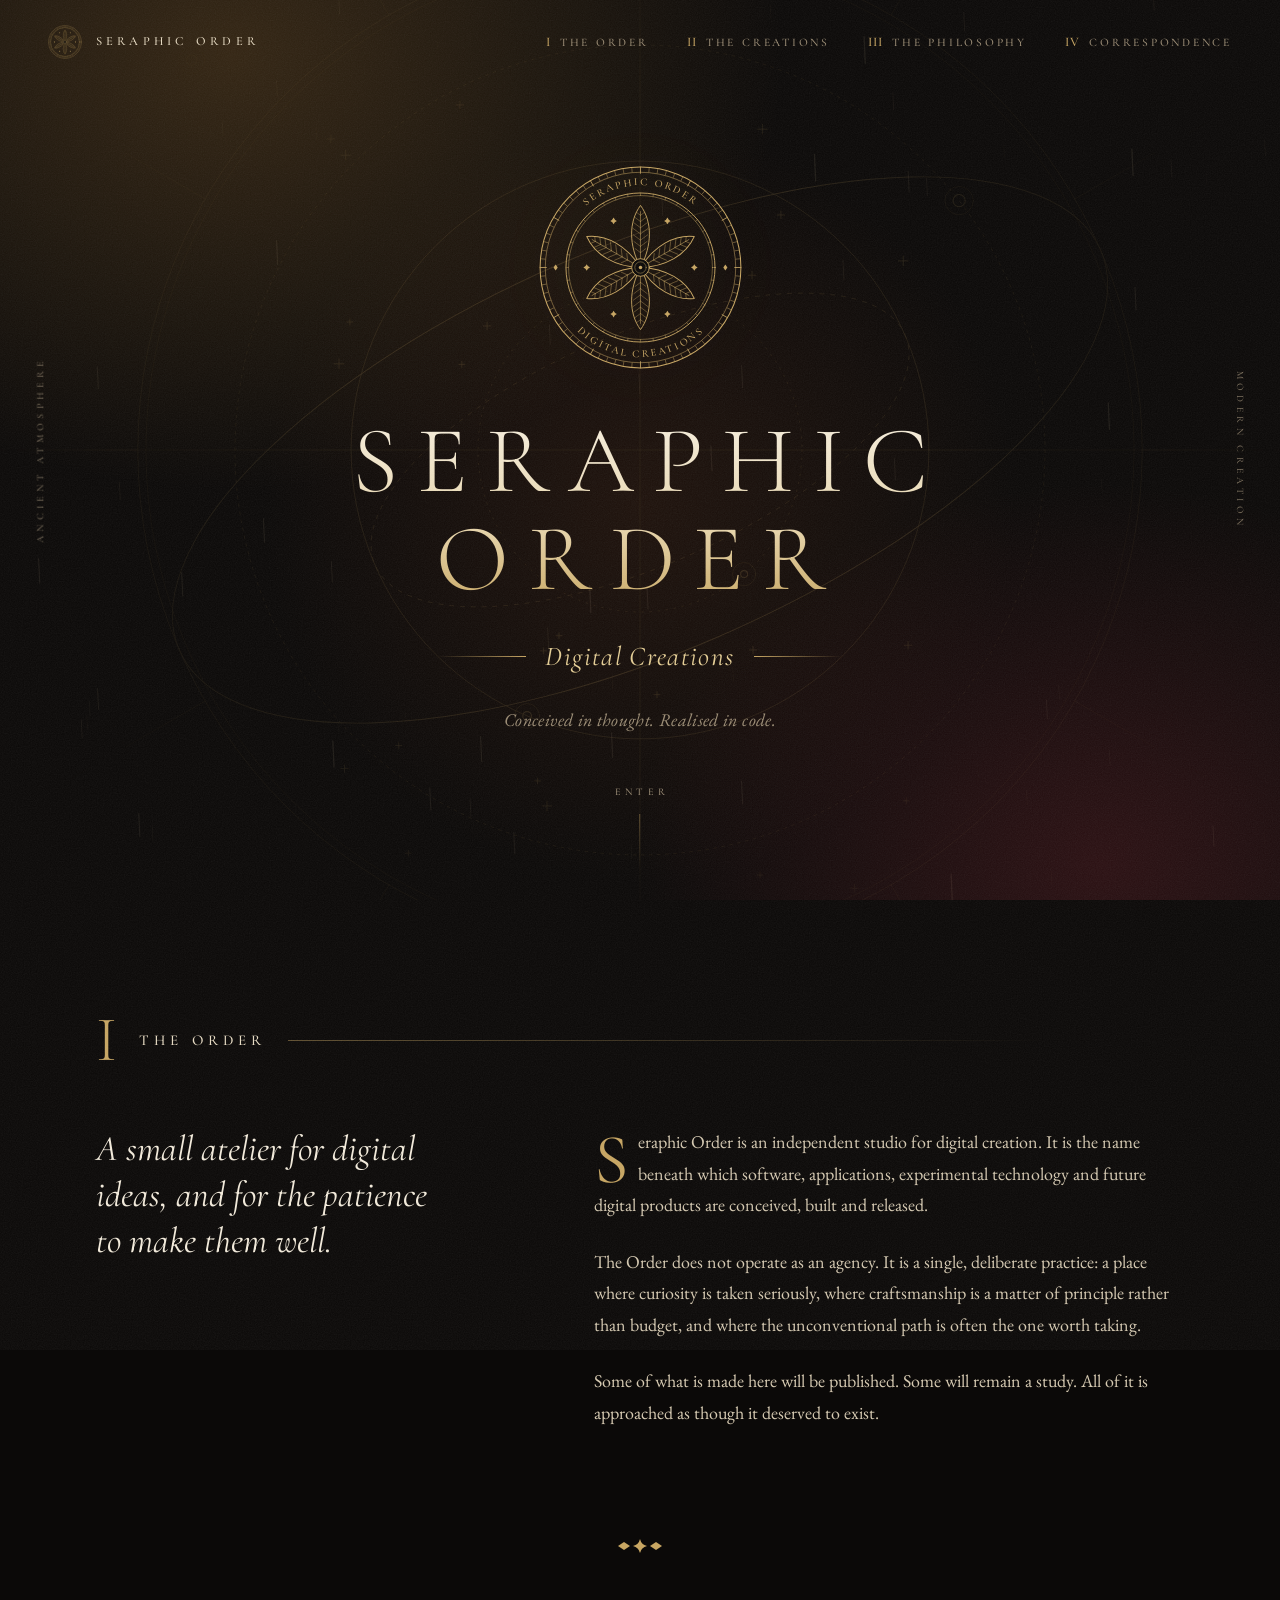
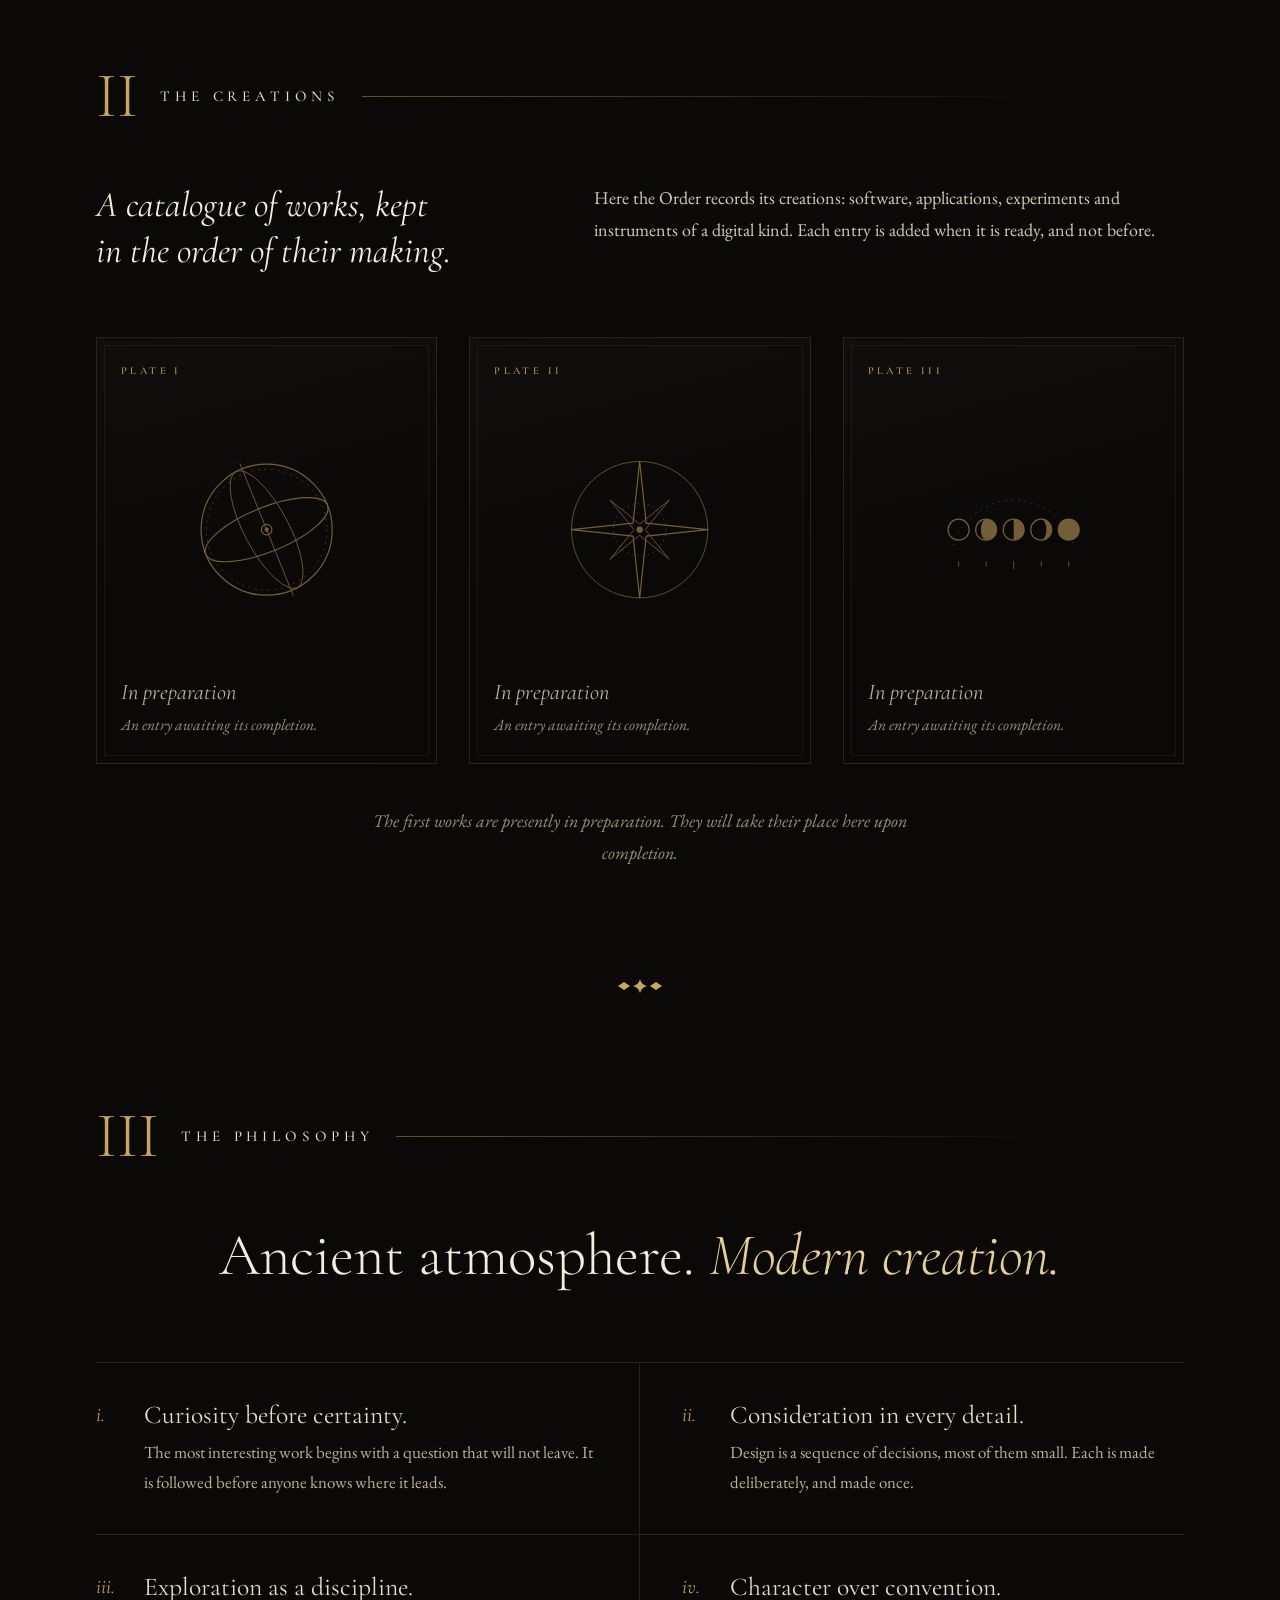
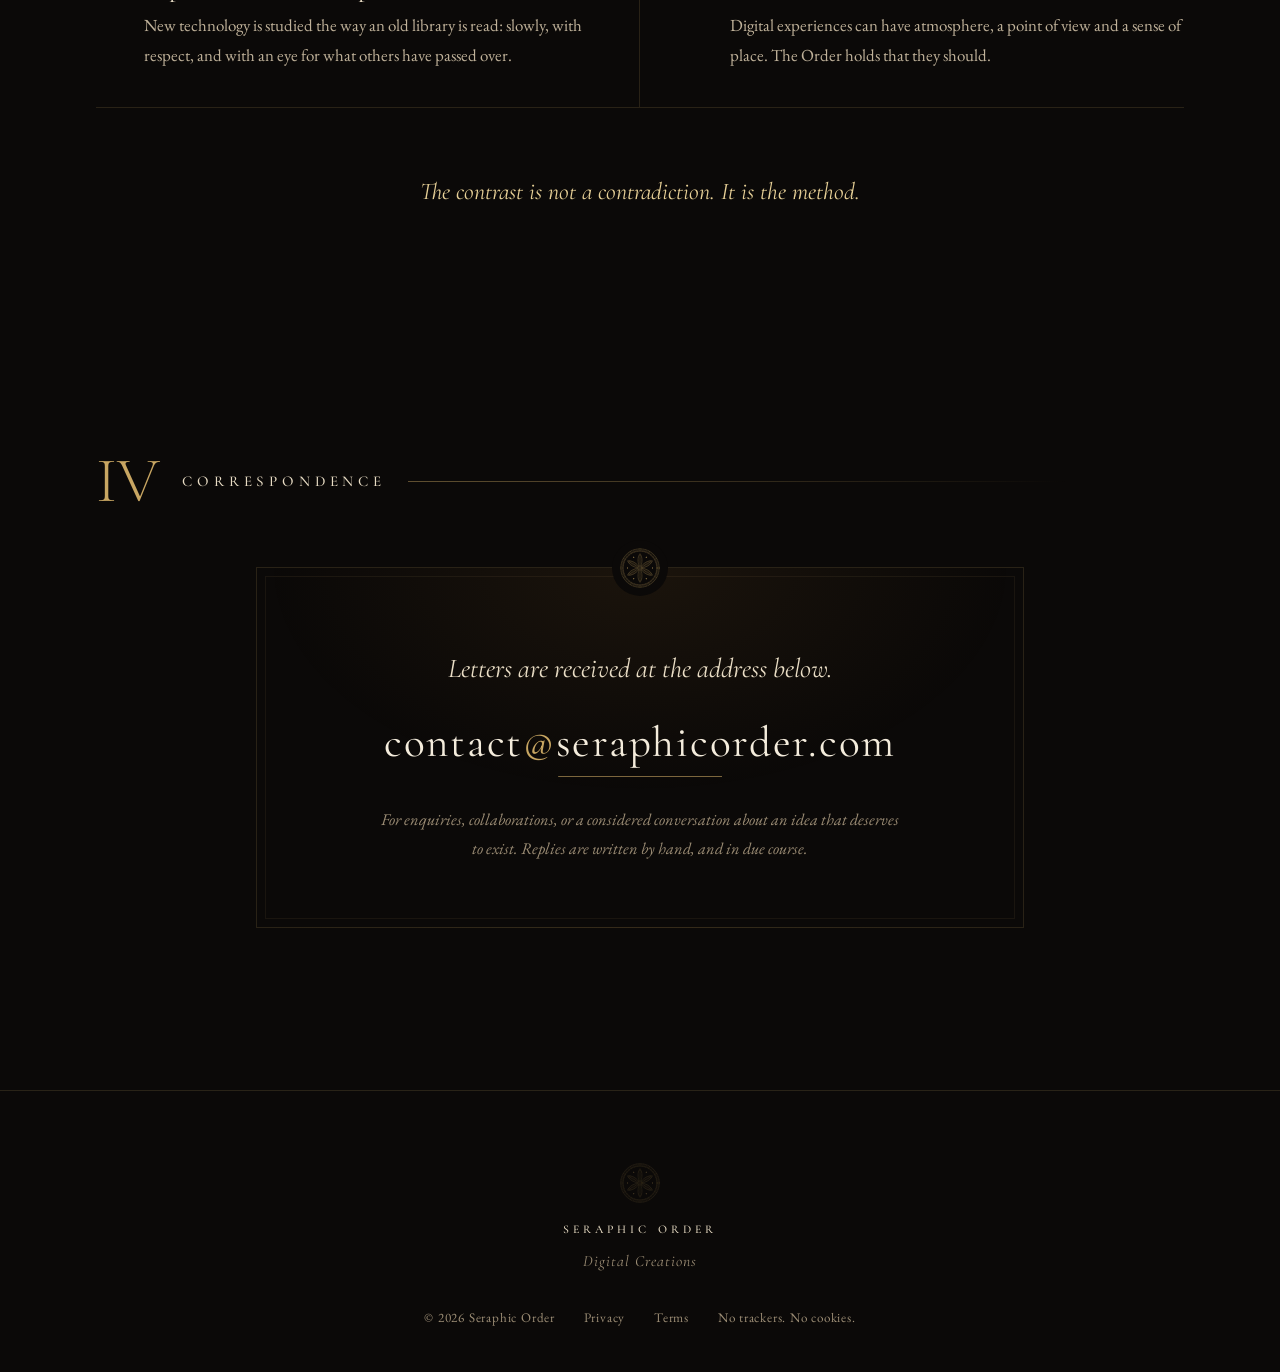
==== commit 01c7171f: "Add Privacy Policy and Terms of Use pages, linked from the footer Co-Authored-By: Claude Fable 5.1 <" ====
--- a/index.html
+++ b/index.html
@@ -255,7 +255,8 @@
     <p class="site-foot__name">Seraphic Order <span>Digital Creations</span></p>
     <p class="site-foot__meta">
       <span>&copy; <span id="year">2026</span> Seraphic Order</span>
-      <span><a href="https://seraphicorder.com/">seraphicorder.com</a></span>
+      <span><a href="privacy/">Privacy</a></span>
+      <span><a href="terms/">Terms</a></span>
       <span>No trackers. No cookies.</span>
     </p>
   </footer>
--- a/styles.css
+++ b/styles.css
@@ -827,6 +827,106 @@
 }
 .lost a.return:hover { border-color: var(--gold); }
 
+/* ---------- Documents (privacy, terms) -------------------------------- */
+.page-document .site-head { position: sticky; }
+.page-document .site-nav a .t { position: static; width: auto; height: auto; overflow: visible; clip: auto; }
+.page-document .site-nav ol { gap: clamp(0.9rem, 3vw, 2.2rem); }
+@media (max-width: 640px) {
+  .page-document .brand__name { display: none; }
+  .page-document .site-nav ol { gap: 1rem; }
+  .page-document .site-nav a { letter-spacing: 0.18em; font-size: 0.68rem; }
+}
+
+.document {
+  max-width: 46rem;
+  margin: 0 auto;
+  padding: clamp(3rem, 8vh, 6rem) var(--gutter) clamp(3rem, 6vh, 4rem);
+}
+.document__head {
+  text-align: center;
+  padding-bottom: clamp(2rem, 5vh, 3rem);
+  margin-bottom: clamp(2rem, 5vh, 3rem);
+  border-bottom: 1px solid var(--line);
+  position: relative;
+}
+.document__head::after {
+  content: "";
+  position: absolute;
+  left: 50%;
+  bottom: -4px;
+  width: 7px; height: 7px;
+  translate: -50% 0;
+  rotate: 45deg;
+  background: var(--ink-0);
+  border: 1px solid var(--gold-dim);
+}
+.document__kicker, .document__meta {
+  font-family: var(--font-display);
+  font-weight: 500;
+  font-size: 0.68rem;
+  letter-spacing: 0.3em;
+  text-transform: uppercase;
+  color: var(--muted);
+}
+.document__kicker { margin: 0 0 1.2rem; color: var(--gold); }
+.document__meta { margin: 1.2rem auto 0; max-width: 34em; letter-spacing: 0.14em; line-height: 1.8; text-transform: none; font-size: 0.86rem; font-weight: 400; font-style: italic; }
+.document__title {
+  margin: 0;
+  font-family: var(--font-display);
+  font-weight: 300;
+  font-size: clamp(2.4rem, 6vw, 4rem);
+  line-height: 1.05;
+  letter-spacing: 0.06em;
+  color: var(--ivory);
+}
+.document__summary {
+  margin: 0 0 clamp(2.5rem, 6vh, 4rem);
+  padding: 1.6rem clamp(1.25rem, 4vw, 2.2rem);
+  border: 1px solid var(--line);
+  background: linear-gradient(165deg, rgba(255, 238, 205, 0.03), rgba(0, 0, 0, 0) 60%);
+}
+.document__summary ul { margin: 0; padding-left: 1.2em; }
+.document__summary li { margin: 0.45em 0; font-family: var(--font-display); font-style: italic; font-size: 1.22rem; line-height: 1.45; color: var(--parchment); }
+.document__summary li::marker { color: var(--gold); }
+.document__section { margin-bottom: clamp(2.2rem, 5vh, 3.2rem); }
+.document__section h2 {
+  margin: 0 0 0.9rem;
+  font-family: var(--font-display);
+  font-weight: 400;
+  font-size: 1.65rem;
+  line-height: 1.2;
+  color: var(--parchment);
+}
+.document__section h2 .num { color: var(--gold); font-weight: 300; margin-right: 0.35em; }
+.document__section h3 { margin: 1.6rem 0 0.4rem; font-family: var(--font-display); font-weight: 400; font-size: 1.3rem; color: var(--parchment); }
+.document__section p, .document__section li, .document__section dd { font-size: 1.08rem; line-height: 1.75; }
+.document__section p { margin: 0 0 1em; }
+.document__section ul { margin: 0 0 1em; padding-left: 1.2em; }
+.document__section li { margin: 0.4em 0; }
+.document__section li::marker { color: var(--gold); }
+.document__section strong { font-weight: 500; color: var(--parchment); }
+.document__section em { font-style: italic; color: var(--parchment); }
+.document__list { margin: 0; }
+.document__list > div { padding: 1rem 0; border-top: 1px solid var(--line-faint); }
+.document__list > div:last-child { border-bottom: 1px solid var(--line-faint); }
+.document__list dt { font-family: var(--font-display); font-weight: 500; font-size: 1.2rem; color: var(--parchment); }
+.document__list dd { margin: 0.25rem 0 0; color: var(--text-soft); }
+.document__notice { margin-top: 1.5rem; padding: 1.2rem 1.4rem; border: 1px solid var(--line); }
+.document__notice .document__meta { margin: 0 0 0.6rem; text-align: left; }
+.document__foot {
+  margin: clamp(2.5rem, 6vh, 4rem) 0 0;
+  text-align: center;
+  font-family: var(--font-display);
+  font-weight: 500;
+  font-size: 0.72rem;
+  letter-spacing: 0.3em;
+  text-transform: uppercase;
+  color: var(--muted);
+}
+.document__foot a { color: var(--parchment); text-decoration: none; border-bottom: 1px solid var(--gold-dim); padding-bottom: 0.25rem; }
+.document__foot a:hover { border-color: var(--gold); }
+.page-document .site-foot { margin-top: 0; }
+
 /* ---------- Motion preferences ---------------------------------------- */
 @media (prefers-reduced-motion: reduce) {
   html { scroll-behavior: auto; }
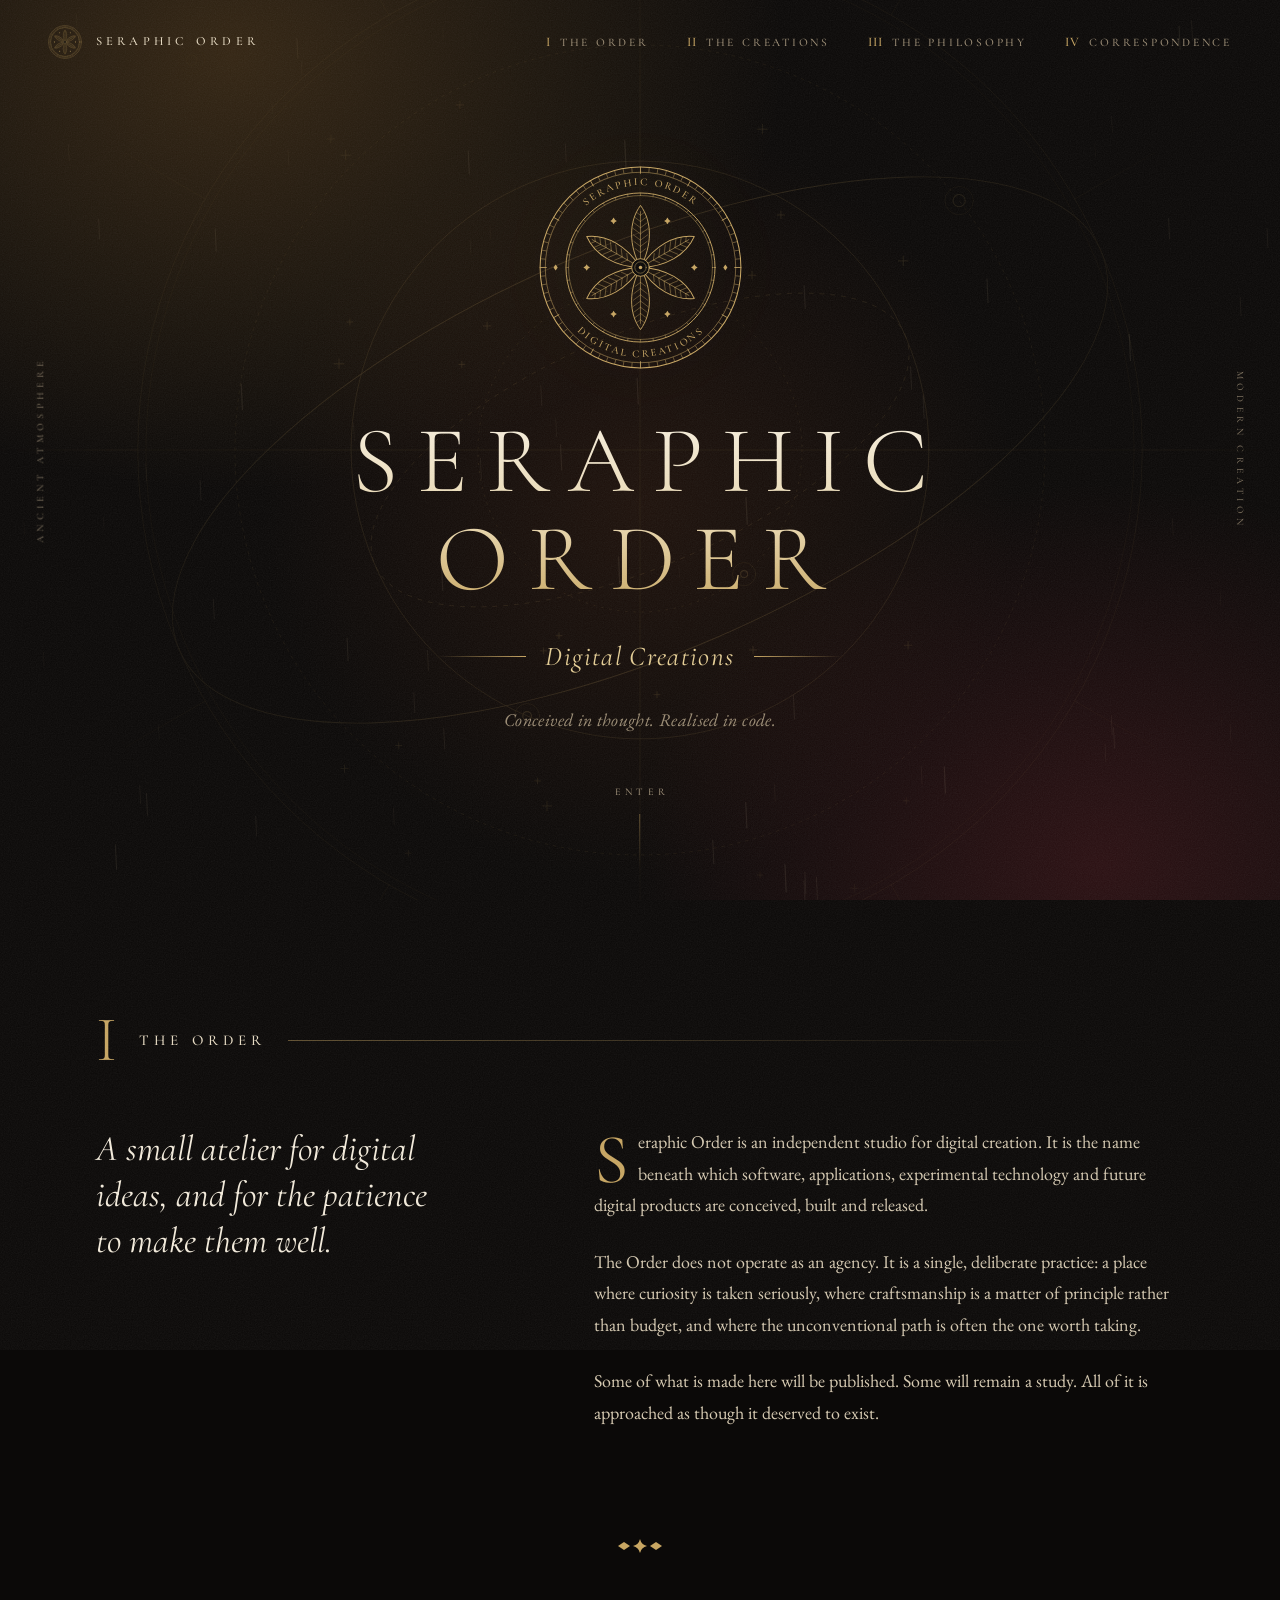
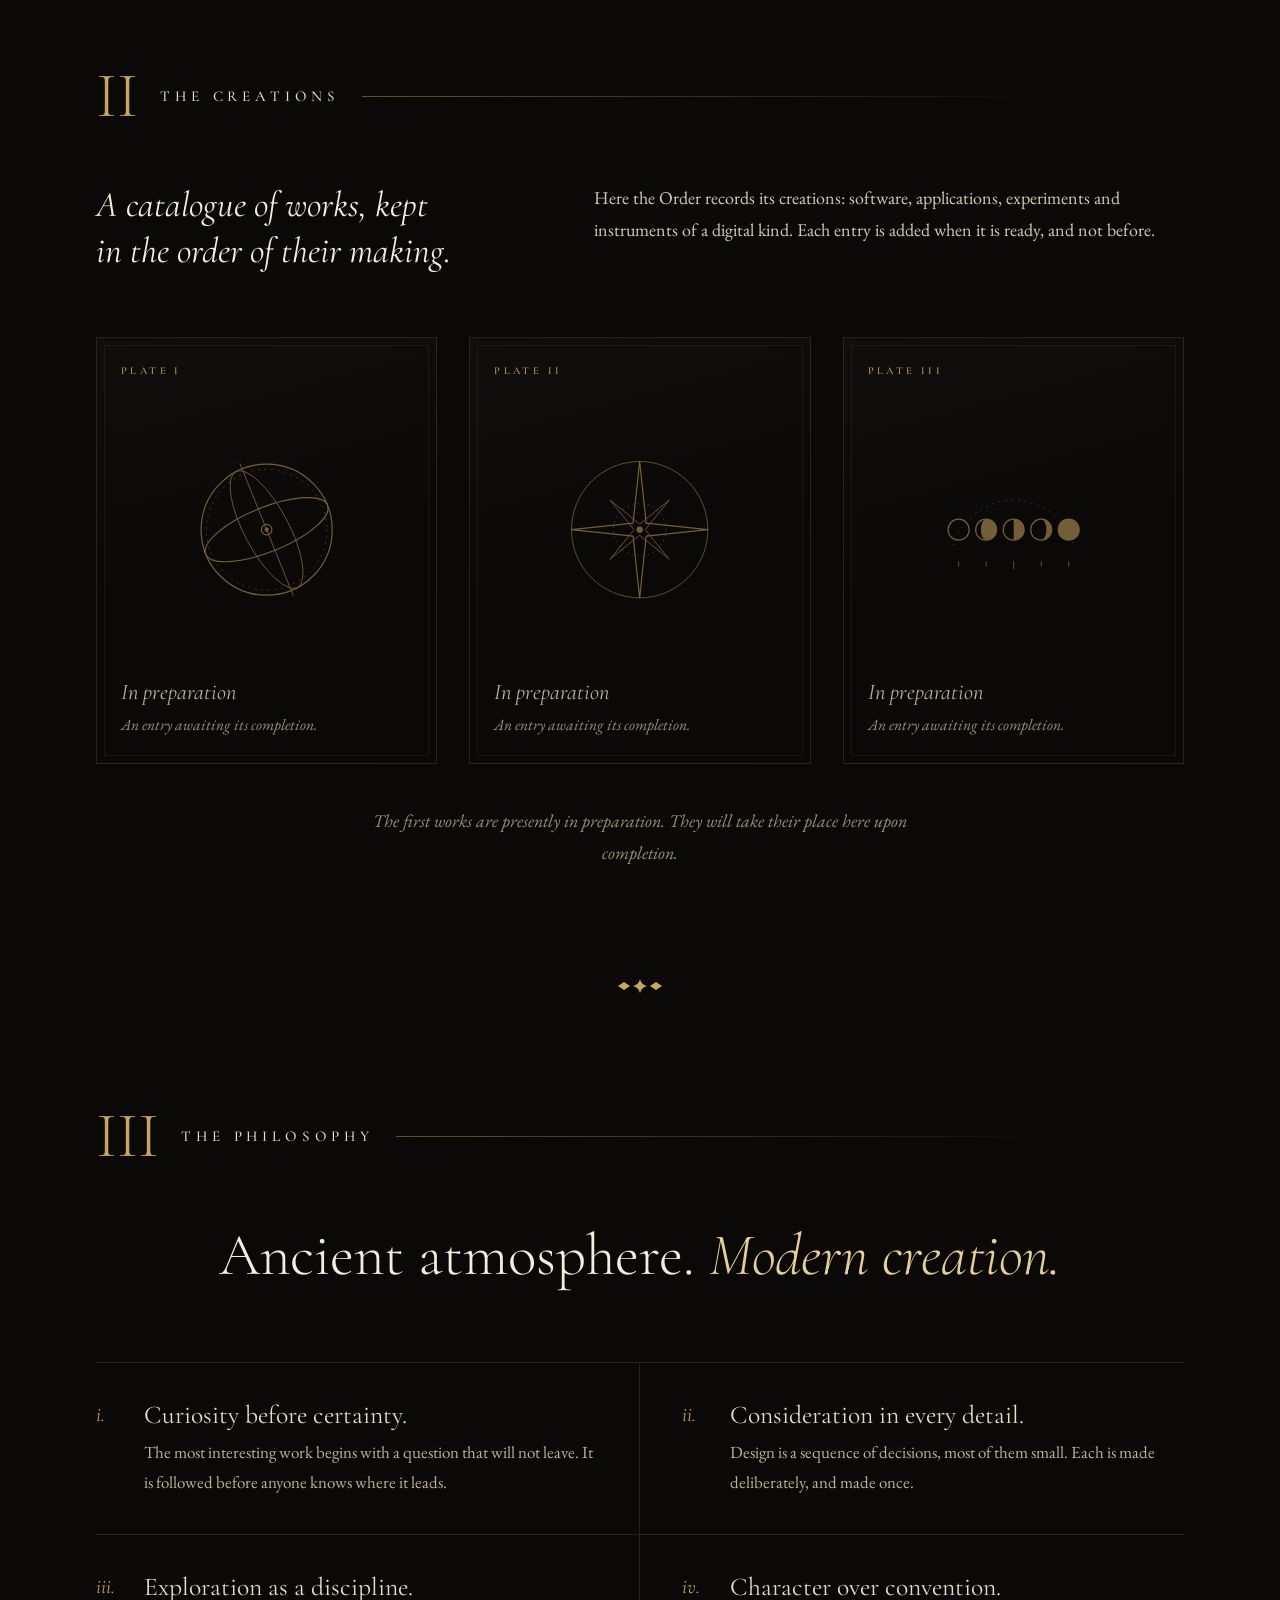
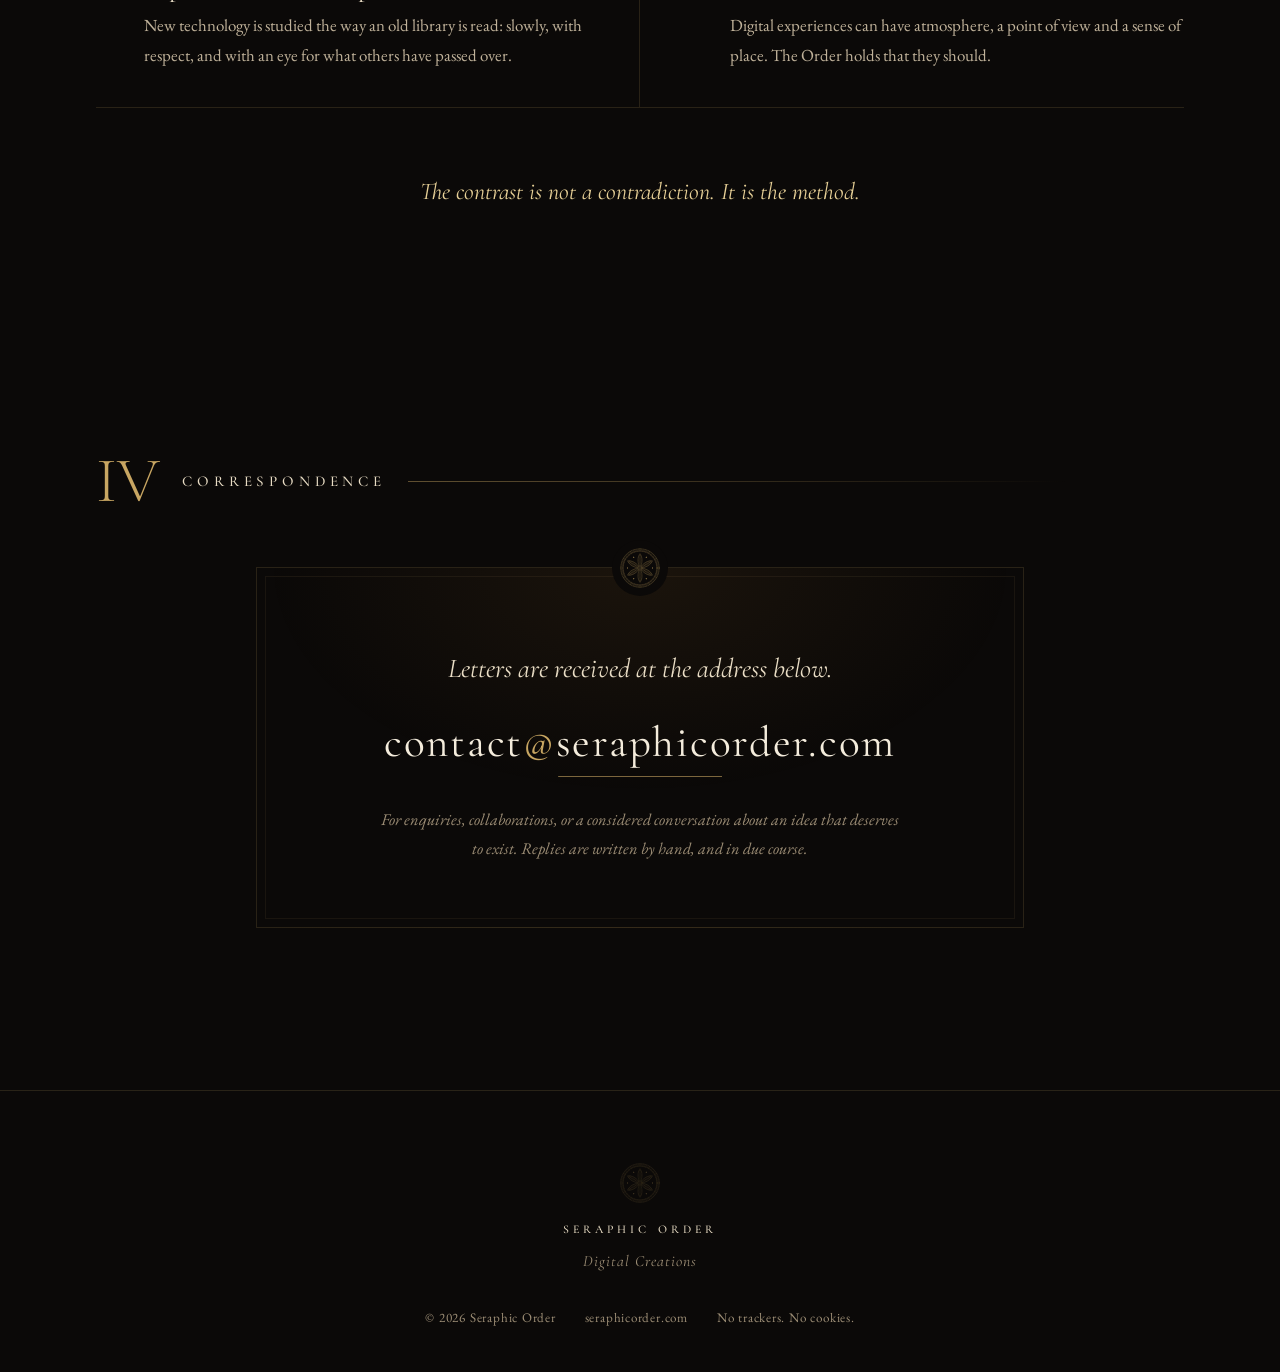
==== commit 7fe94ee5: "Revert the Privacy and Terms pages; the apps' policies live on their own site This reverts commit 01" ====
--- a/index.html
+++ b/index.html
@@ -255,8 +255,7 @@
     <p class="site-foot__name">Seraphic Order <span>Digital Creations</span></p>
     <p class="site-foot__meta">
       <span>&copy; <span id="year">2026</span> Seraphic Order</span>
-      <span><a href="privacy/">Privacy</a></span>
-      <span><a href="terms/">Terms</a></span>
+      <span><a href="https://seraphicorder.com/">seraphicorder.com</a></span>
       <span>No trackers. No cookies.</span>
     </p>
   </footer>
--- a/styles.css
+++ b/styles.css
@@ -827,106 +827,6 @@
 }
 .lost a.return:hover { border-color: var(--gold); }
 
-/* ---------- Documents (privacy, terms) -------------------------------- */
-.page-document .site-head { position: sticky; }
-.page-document .site-nav a .t { position: static; width: auto; height: auto; overflow: visible; clip: auto; }
-.page-document .site-nav ol { gap: clamp(0.9rem, 3vw, 2.2rem); }
-@media (max-width: 640px) {
-  .page-document .brand__name { display: none; }
-  .page-document .site-nav ol { gap: 1rem; }
-  .page-document .site-nav a { letter-spacing: 0.18em; font-size: 0.68rem; }
-}
-
-.document {
-  max-width: 46rem;
-  margin: 0 auto;
-  padding: clamp(3rem, 8vh, 6rem) var(--gutter) clamp(3rem, 6vh, 4rem);
-}
-.document__head {
-  text-align: center;
-  padding-bottom: clamp(2rem, 5vh, 3rem);
-  margin-bottom: clamp(2rem, 5vh, 3rem);
-  border-bottom: 1px solid var(--line);
-  position: relative;
-}
-.document__head::after {
-  content: "";
-  position: absolute;
-  left: 50%;
-  bottom: -4px;
-  width: 7px; height: 7px;
-  translate: -50% 0;
-  rotate: 45deg;
-  background: var(--ink-0);
-  border: 1px solid var(--gold-dim);
-}
-.document__kicker, .document__meta {
-  font-family: var(--font-display);
-  font-weight: 500;
-  font-size: 0.68rem;
-  letter-spacing: 0.3em;
-  text-transform: uppercase;
-  color: var(--muted);
-}
-.document__kicker { margin: 0 0 1.2rem; color: var(--gold); }
-.document__meta { margin: 1.2rem auto 0; max-width: 34em; letter-spacing: 0.14em; line-height: 1.8; text-transform: none; font-size: 0.86rem; font-weight: 400; font-style: italic; }
-.document__title {
-  margin: 0;
-  font-family: var(--font-display);
-  font-weight: 300;
-  font-size: clamp(2.4rem, 6vw, 4rem);
-  line-height: 1.05;
-  letter-spacing: 0.06em;
-  color: var(--ivory);
-}
-.document__summary {
-  margin: 0 0 clamp(2.5rem, 6vh, 4rem);
-  padding: 1.6rem clamp(1.25rem, 4vw, 2.2rem);
-  border: 1px solid var(--line);
-  background: linear-gradient(165deg, rgba(255, 238, 205, 0.03), rgba(0, 0, 0, 0) 60%);
-}
-.document__summary ul { margin: 0; padding-left: 1.2em; }
-.document__summary li { margin: 0.45em 0; font-family: var(--font-display); font-style: italic; font-size: 1.22rem; line-height: 1.45; color: var(--parchment); }
-.document__summary li::marker { color: var(--gold); }
-.document__section { margin-bottom: clamp(2.2rem, 5vh, 3.2rem); }
-.document__section h2 {
-  margin: 0 0 0.9rem;
-  font-family: var(--font-display);
-  font-weight: 400;
-  font-size: 1.65rem;
-  line-height: 1.2;
-  color: var(--parchment);
-}
-.document__section h2 .num { color: var(--gold); font-weight: 300; margin-right: 0.35em; }
-.document__section h3 { margin: 1.6rem 0 0.4rem; font-family: var(--font-display); font-weight: 400; font-size: 1.3rem; color: var(--parchment); }
-.document__section p, .document__section li, .document__section dd { font-size: 1.08rem; line-height: 1.75; }
-.document__section p { margin: 0 0 1em; }
-.document__section ul { margin: 0 0 1em; padding-left: 1.2em; }
-.document__section li { margin: 0.4em 0; }
-.document__section li::marker { color: var(--gold); }
-.document__section strong { font-weight: 500; color: var(--parchment); }
-.document__section em { font-style: italic; color: var(--parchment); }
-.document__list { margin: 0; }
-.document__list > div { padding: 1rem 0; border-top: 1px solid var(--line-faint); }
-.document__list > div:last-child { border-bottom: 1px solid var(--line-faint); }
-.document__list dt { font-family: var(--font-display); font-weight: 500; font-size: 1.2rem; color: var(--parchment); }
-.document__list dd { margin: 0.25rem 0 0; color: var(--text-soft); }
-.document__notice { margin-top: 1.5rem; padding: 1.2rem 1.4rem; border: 1px solid var(--line); }
-.document__notice .document__meta { margin: 0 0 0.6rem; text-align: left; }
-.document__foot {
-  margin: clamp(2.5rem, 6vh, 4rem) 0 0;
-  text-align: center;
-  font-family: var(--font-display);
-  font-weight: 500;
-  font-size: 0.72rem;
-  letter-spacing: 0.3em;
-  text-transform: uppercase;
-  color: var(--muted);
-}
-.document__foot a { color: var(--parchment); text-decoration: none; border-bottom: 1px solid var(--gold-dim); padding-bottom: 0.25rem; }
-.document__foot a:hover { border-color: var(--gold); }
-.page-document .site-foot { margin-top: 0; }
-
 /* ---------- Motion preferences ---------------------------------------- */
 @media (prefers-reduced-motion: reduce) {
   html { scroll-behavior: auto; }
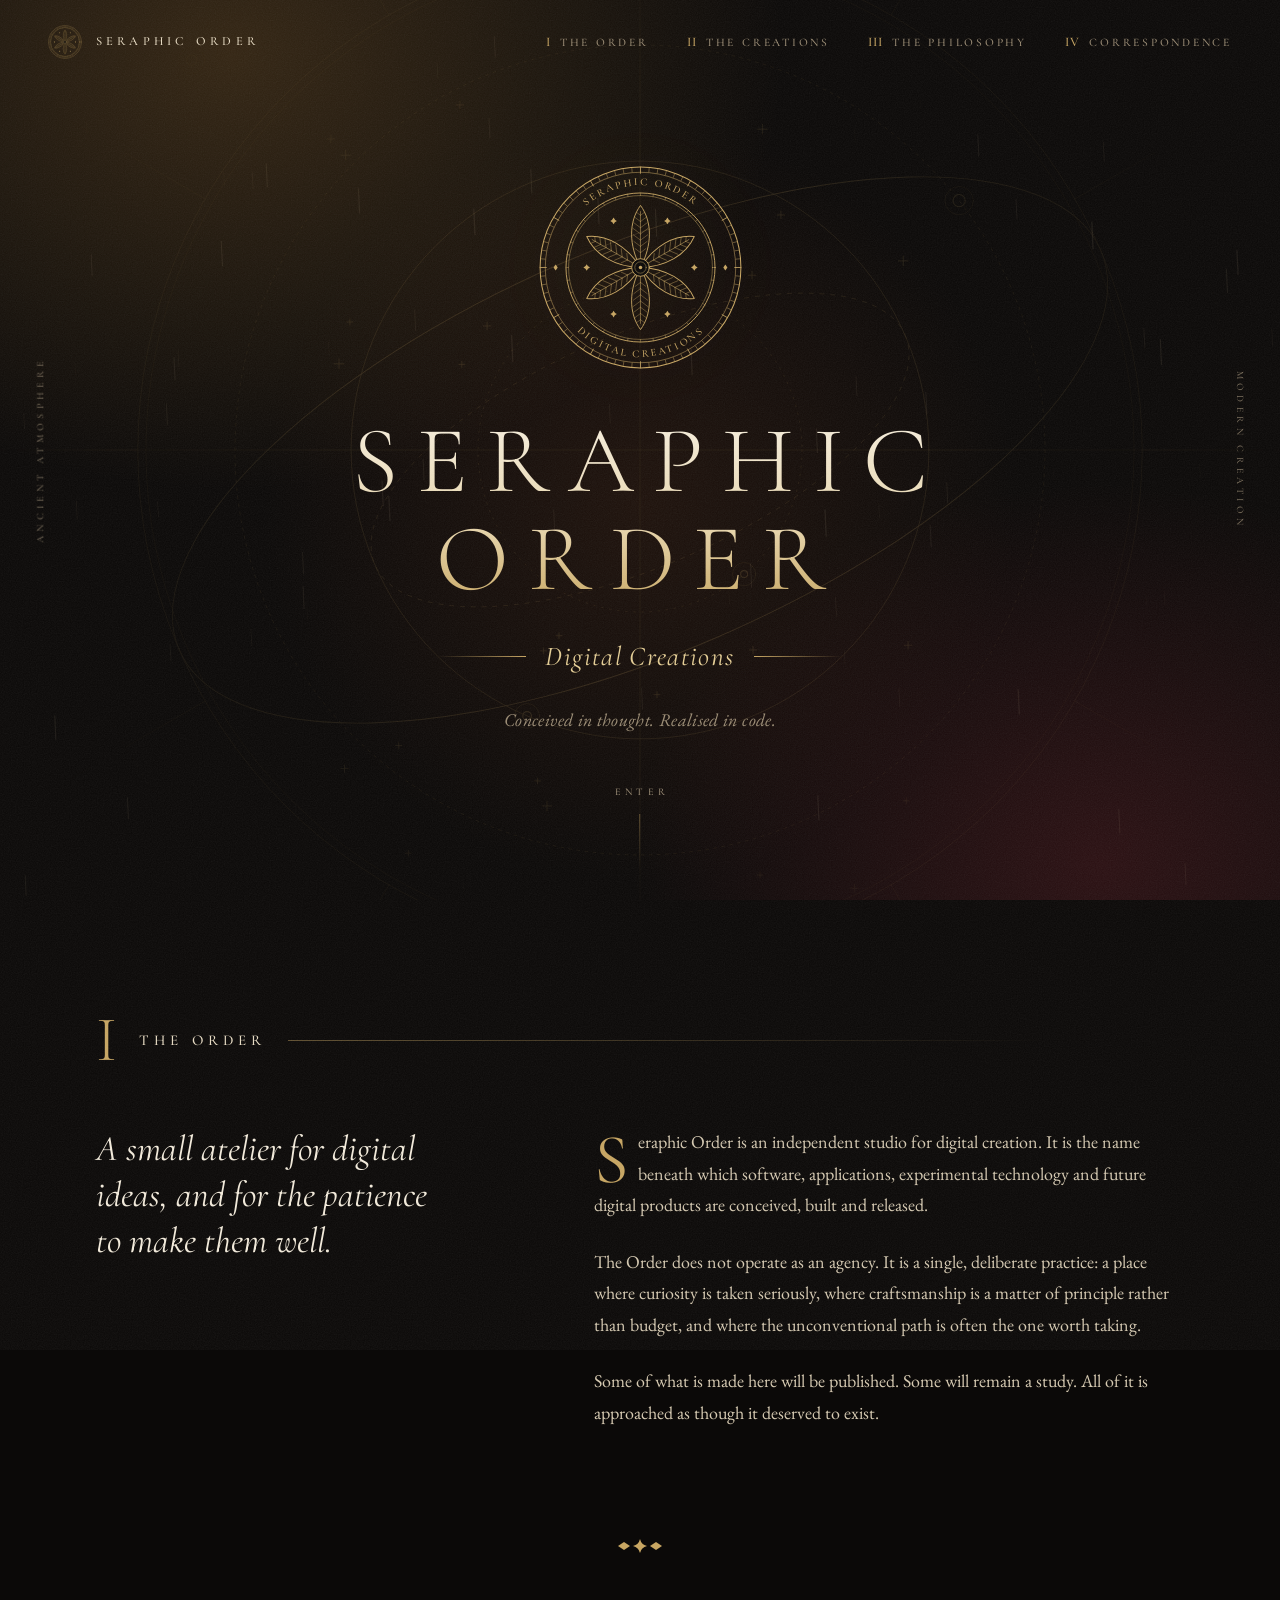
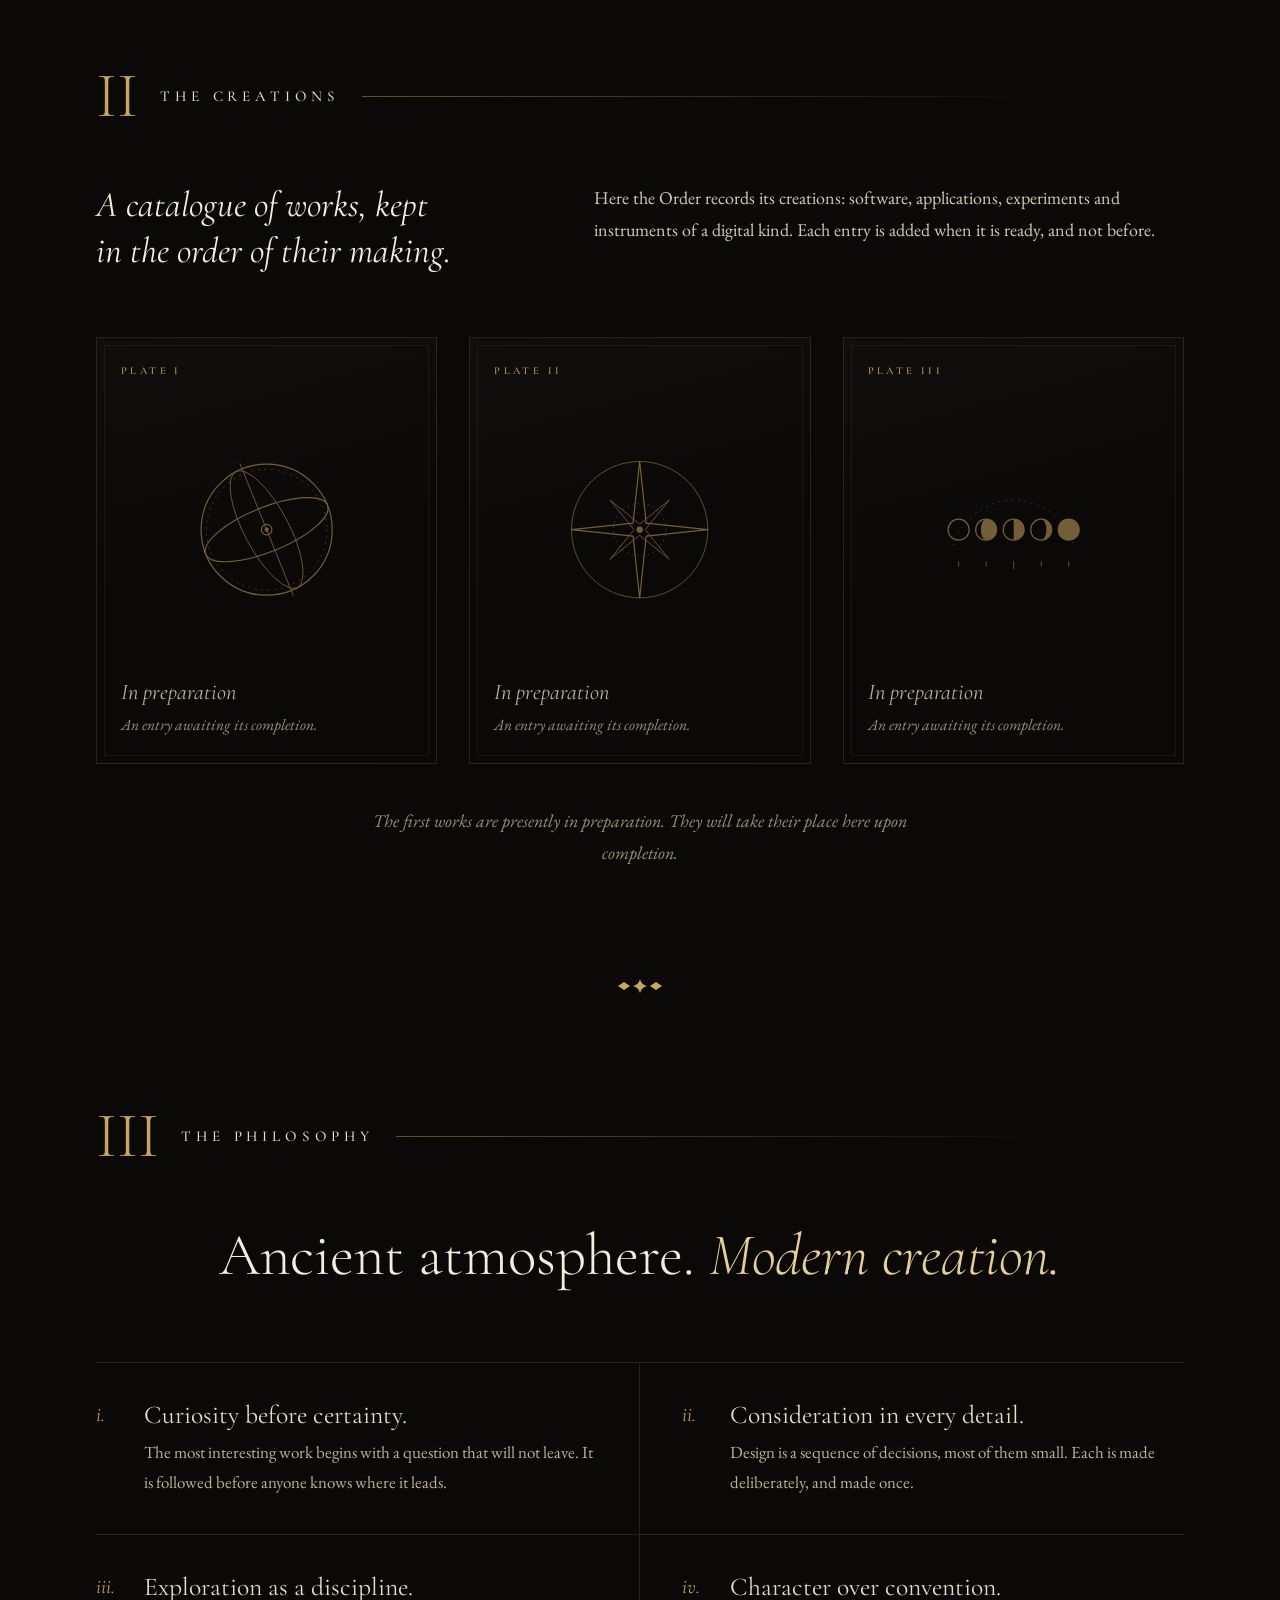
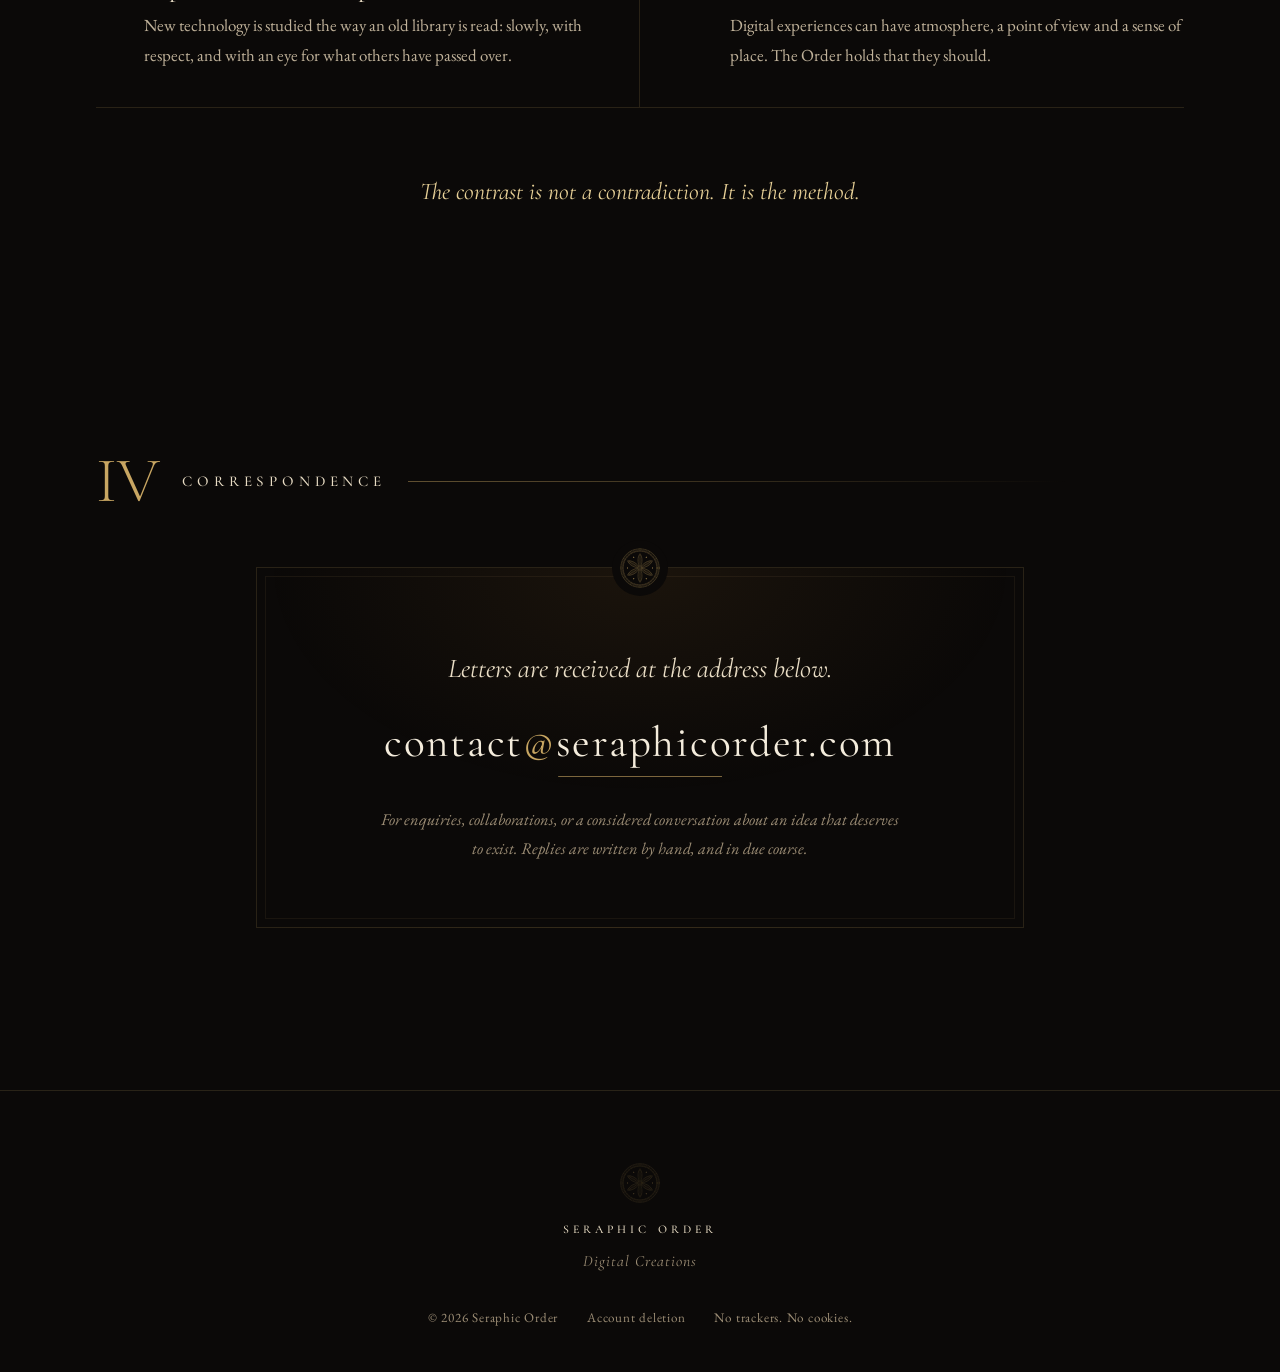
==== commit 933d777f: "Add the account-deletion page for app store listings at /apps/delete-account/ Co-Authored-By: Claude" ====
--- a/index.html
+++ b/index.html
@@ -255,7 +255,7 @@
     <p class="site-foot__name">Seraphic Order <span>Digital Creations</span></p>
     <p class="site-foot__meta">
       <span>&copy; <span id="year">2026</span> Seraphic Order</span>
-      <span><a href="https://seraphicorder.com/">seraphicorder.com</a></span>
+      <span><a href="apps/delete-account/">Account deletion</a></span>
       <span>No trackers. No cookies.</span>
     </p>
   </footer>
--- a/styles.css
+++ b/styles.css
@@ -827,6 +827,119 @@
 }
 .lost a.return:hover { border-color: var(--gold); }
 
+/* ---------- Documents ------------------------------------------------- */
+.page-document .site-head { position: sticky; }
+.page-document .site-nav a .t { position: static; width: auto; height: auto; overflow: visible; clip: auto; }
+.page-document .site-nav ol { gap: clamp(0.9rem, 3vw, 2.2rem); }
+@media (max-width: 640px) {
+  .page-document .brand__name { display: none; }
+  .page-document .site-nav ol { gap: 1rem; }
+  .page-document .site-nav a { letter-spacing: 0.18em; font-size: 0.68rem; }
+}
+
+.document {
+  max-width: 46rem;
+  margin: 0 auto;
+  padding: clamp(3rem, 8vh, 6rem) var(--gutter) clamp(3rem, 6vh, 4rem);
+}
+.document__head {
+  position: relative;
+  text-align: center;
+  padding-bottom: clamp(2rem, 5vh, 3rem);
+  margin-bottom: clamp(2rem, 5vh, 3rem);
+  border-bottom: 1px solid var(--line);
+}
+.document__head::after {
+  content: "";
+  position: absolute;
+  left: 50%;
+  bottom: -4px;
+  width: 7px; height: 7px;
+  translate: -50% 0;
+  rotate: 45deg;
+  background: var(--ink-0);
+  border: 1px solid var(--gold-dim);
+}
+.document__kicker {
+  margin: 0 0 1.2rem;
+  font-family: var(--font-display);
+  font-weight: 500;
+  font-size: 0.68rem;
+  letter-spacing: 0.3em;
+  text-transform: uppercase;
+  color: var(--gold);
+}
+.document__title {
+  margin: 0;
+  font-family: var(--font-display);
+  font-weight: 300;
+  font-size: clamp(2.2rem, 6vw, 3.8rem);
+  line-height: 1.08;
+  letter-spacing: 0.04em;
+  color: var(--ivory);
+  text-wrap: balance;
+}
+.document__meta {
+  margin: 1.2rem auto 0;
+  max-width: 34em;
+  font-style: italic;
+  font-size: 0.95rem;
+  line-height: 1.7;
+  color: var(--muted);
+}
+.document__summary {
+  margin: 0 0 clamp(2.5rem, 6vh, 4rem);
+  padding: 1.6rem clamp(1.25rem, 4vw, 2.2rem);
+  border: 1px solid var(--line);
+  background: linear-gradient(165deg, rgba(255, 238, 205, 0.03), rgba(0, 0, 0, 0) 60%);
+}
+.document__summary p { margin: 0; font-family: var(--font-display); font-style: italic; font-size: 1.25rem; line-height: 1.45; color: var(--parchment); }
+.document__section { margin-bottom: clamp(2.2rem, 5vh, 3.2rem); }
+.document__section h2 {
+  margin: 0 0 0.9rem;
+  font-family: var(--font-display);
+  font-weight: 400;
+  font-size: 1.65rem;
+  line-height: 1.2;
+  color: var(--parchment);
+}
+.document__section h2 .num { color: var(--gold); font-weight: 300; margin-right: 0.35em; }
+.document__section p, .document__section li { font-size: 1.08rem; line-height: 1.75; }
+.document__section p { margin: 0 0 1em; }
+.document__section ul, .document__section ol { margin: 0 0 1em; padding-left: 1.3em; }
+.document__section li { margin: 0.5em 0; }
+.document__section li::marker { color: var(--gold); font-family: var(--font-display); }
+.document__section strong { font-weight: 500; color: var(--parchment); }
+.document__section code { font-family: inherit; font-style: italic; color: var(--parchment); }
+.document__action {
+  display: inline-block;
+  margin: 0.4rem 0 1.4rem;
+  padding: 0.9rem 1.6rem;
+  border: 1px solid var(--gold-dim);
+  font-family: var(--font-display);
+  font-weight: 500;
+  font-size: 0.78rem;
+  letter-spacing: 0.26em;
+  text-transform: uppercase;
+  color: var(--ivory);
+  text-decoration: none;
+  transition: border-color 0.4s, background 0.4s;
+}
+.document__action:hover { border-color: var(--gold); background: rgba(200, 166, 98, 0.08); }
+.document__foot {
+  margin: clamp(2.5rem, 6vh, 4rem) 0 0;
+  text-align: center;
+  font-family: var(--font-display);
+  font-weight: 500;
+  font-size: 0.72rem;
+  letter-spacing: 0.3em;
+  text-transform: uppercase;
+  color: var(--muted);
+}
+.document__foot a { color: var(--parchment); text-decoration: none; border-bottom: 1px solid var(--gold-dim); padding-bottom: 0.25rem; }
+.document__foot a:hover { border-color: var(--gold); }
+.page-document .site-foot { margin-top: 0; }
+
 /* ---------- Motion preferences ---------------------------------------- */
 @media (prefers-reduced-motion: reduce) {
   html { scroll-behavior: auto; }
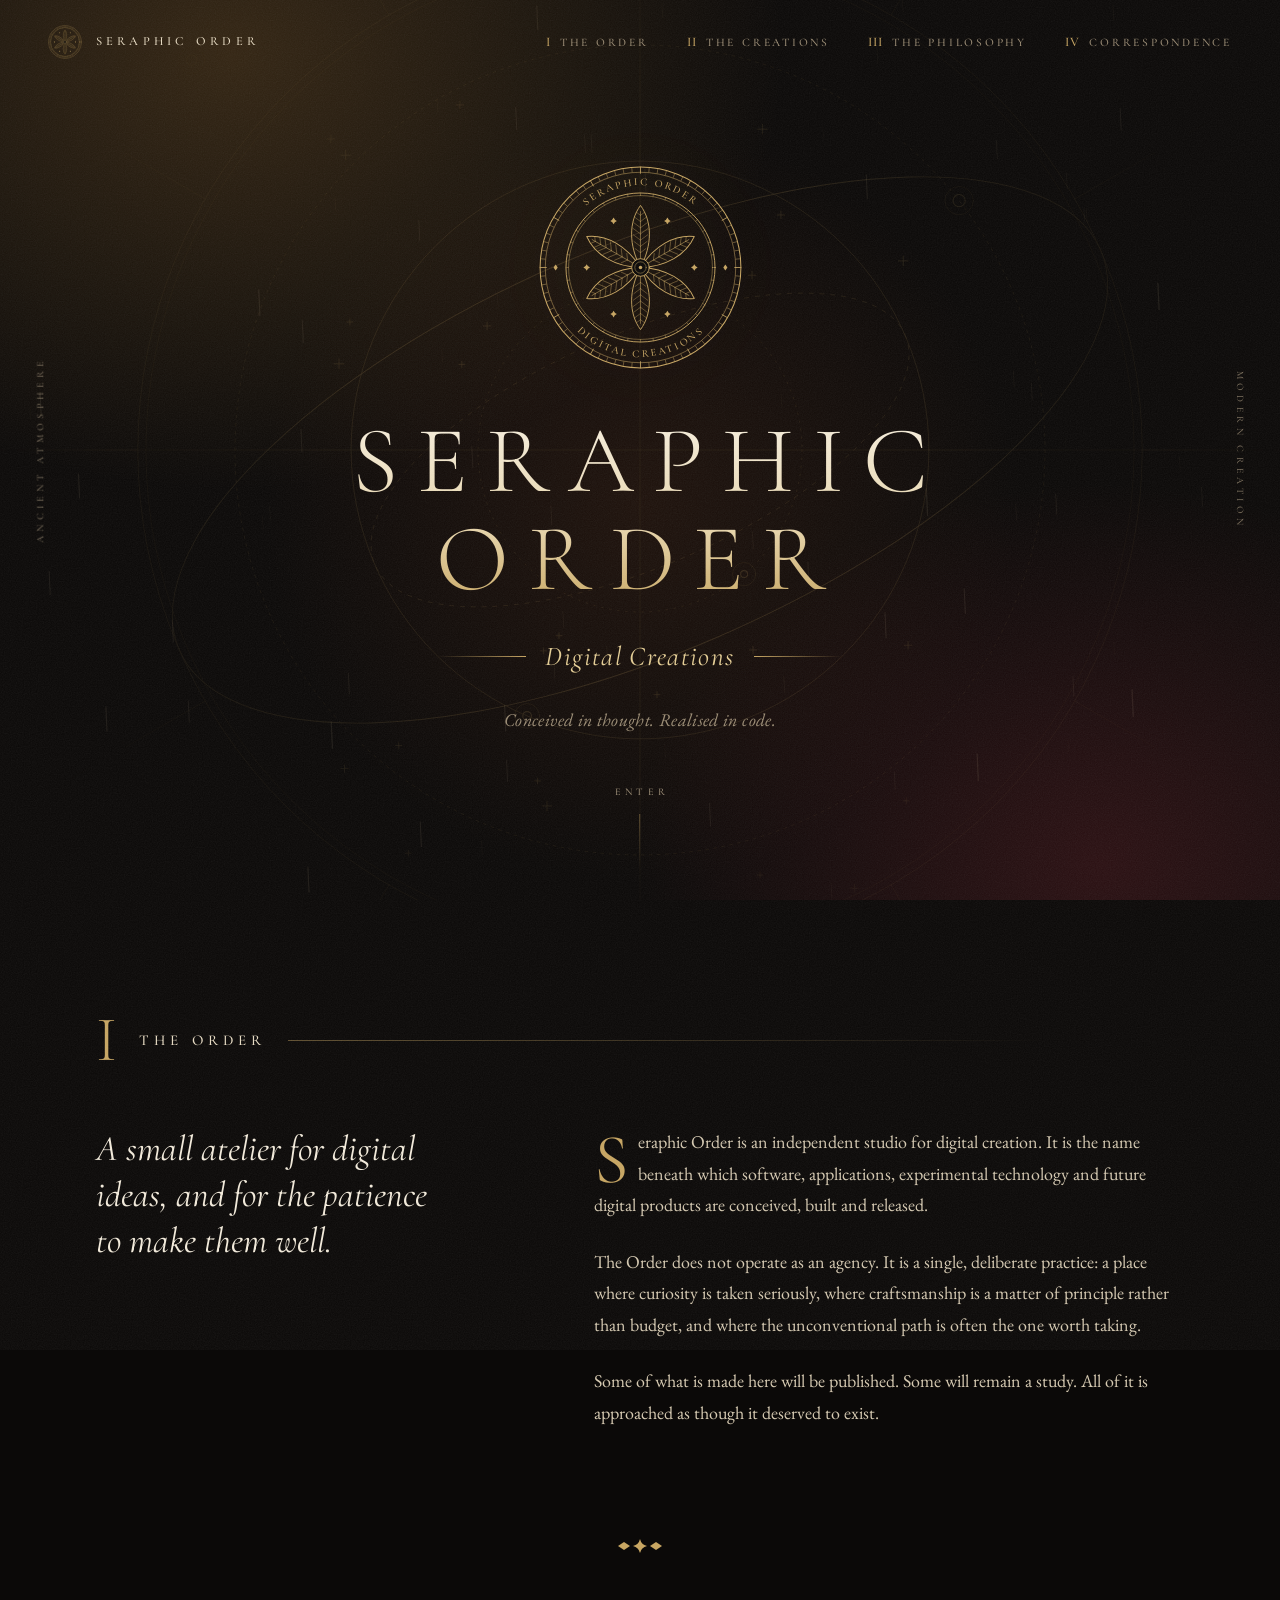
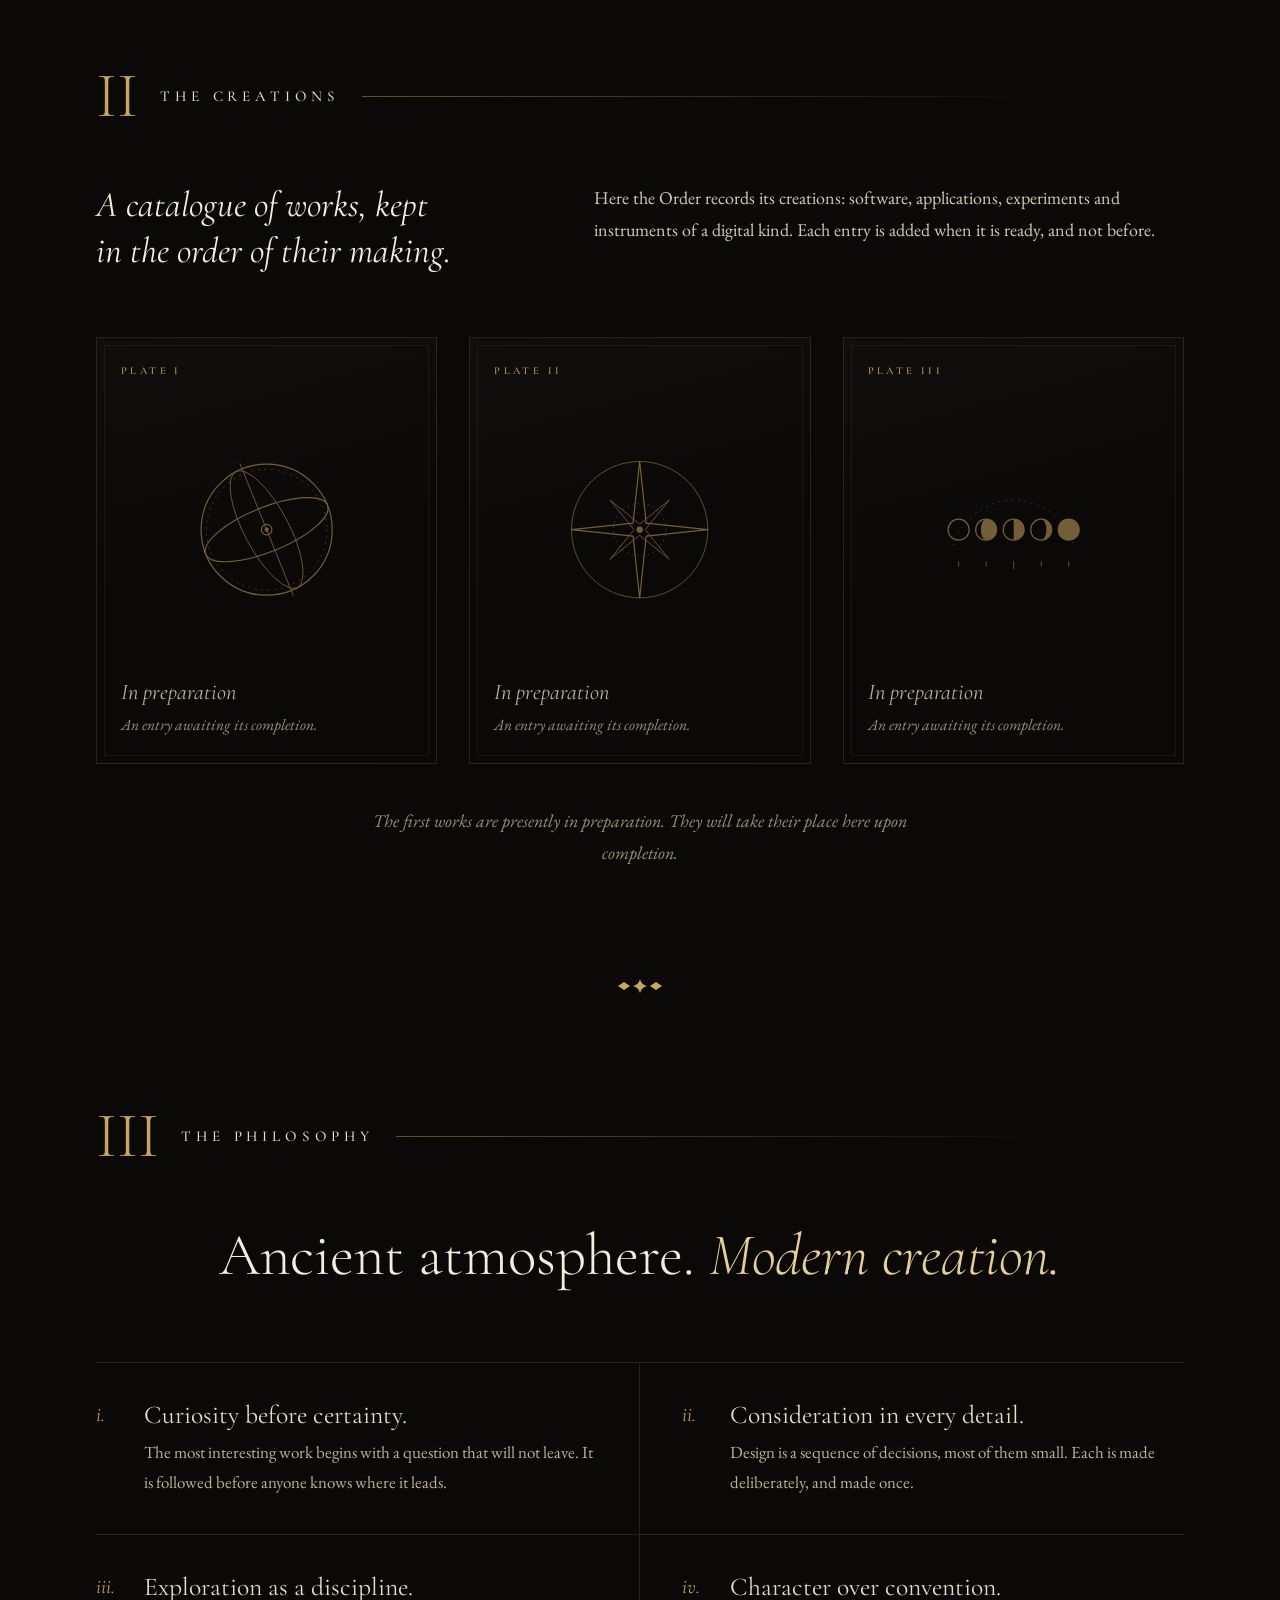
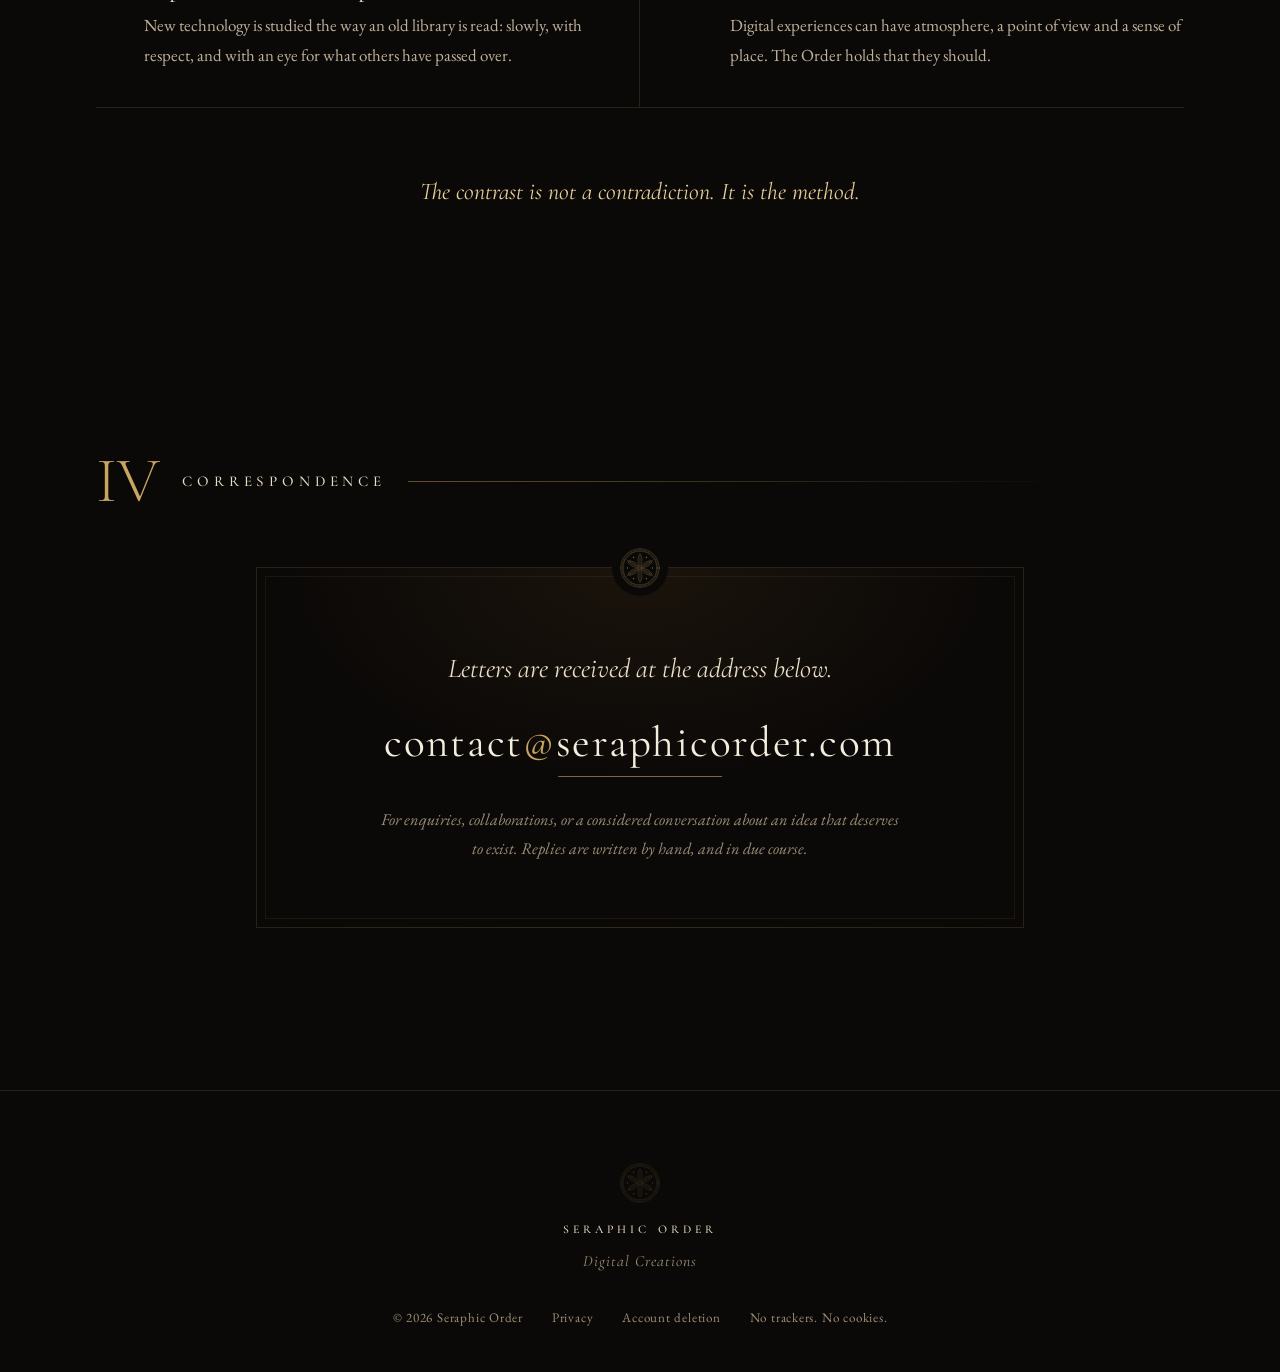
==== commit b09e709d: "Add the applications' privacy policy at /apps/privacy/ and cross-link it Co-Authored-By: Claude Fabl" ====
--- a/index.html
+++ b/index.html
@@ -255,6 +255,7 @@
     <p class="site-foot__name">Seraphic Order <span>Digital Creations</span></p>
     <p class="site-foot__meta">
       <span>&copy; <span id="year">2026</span> Seraphic Order</span>
+      <span><a href="apps/privacy/">Privacy</a></span>
       <span><a href="apps/delete-account/">Account deletion</a></span>
       <span>No trackers. No cookies.</span>
     </p>
